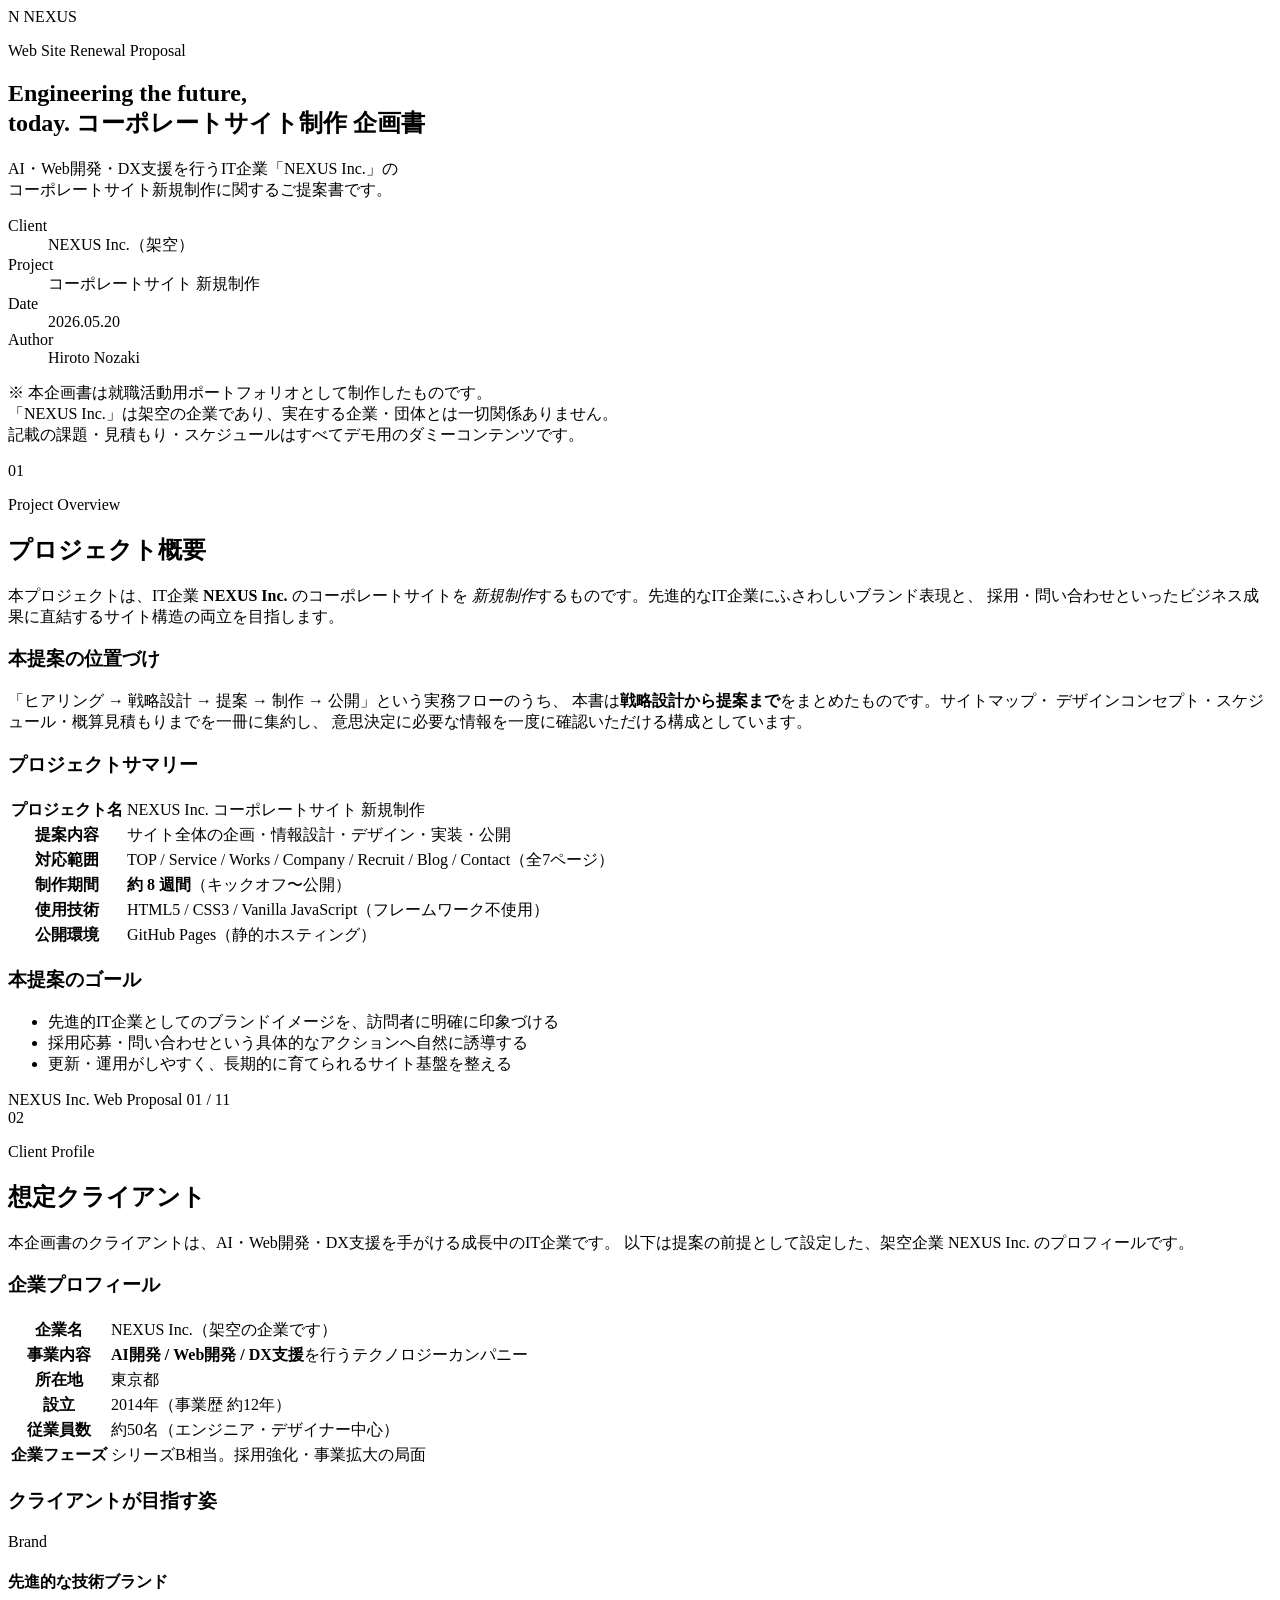
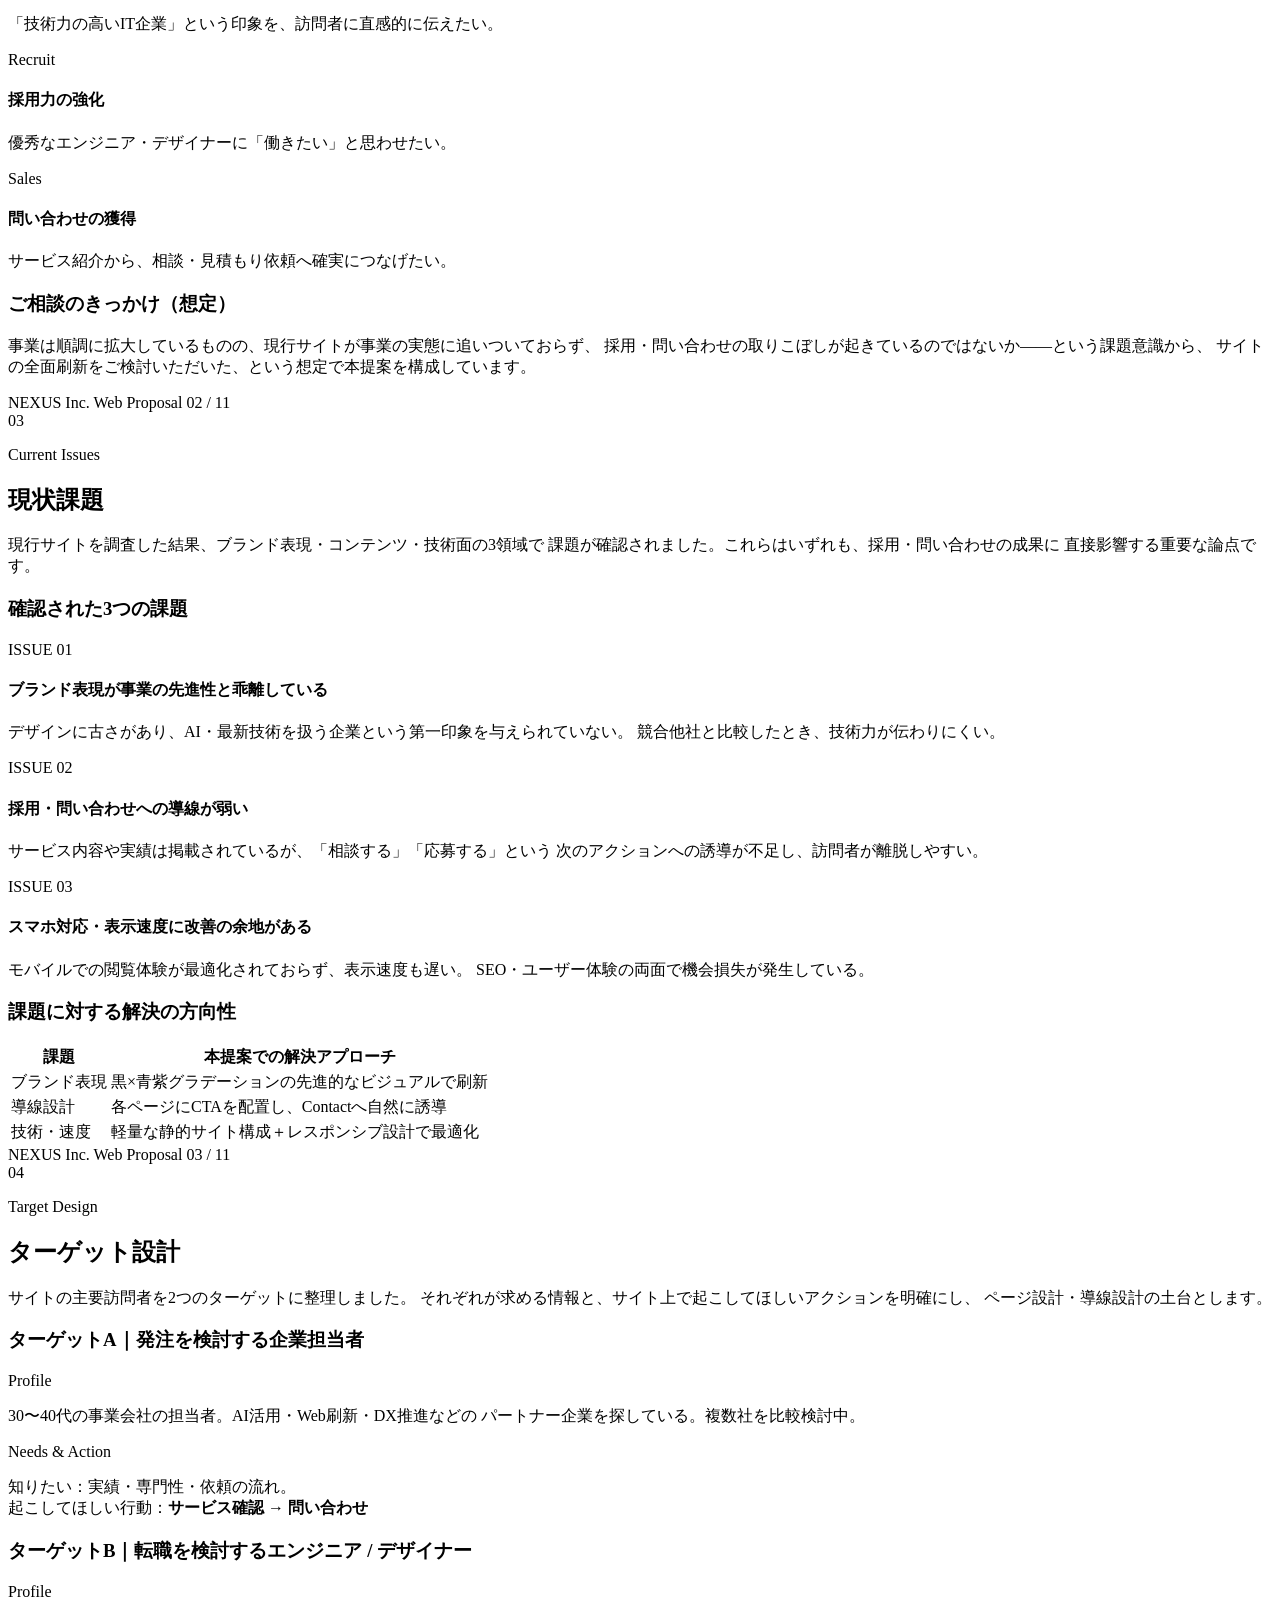
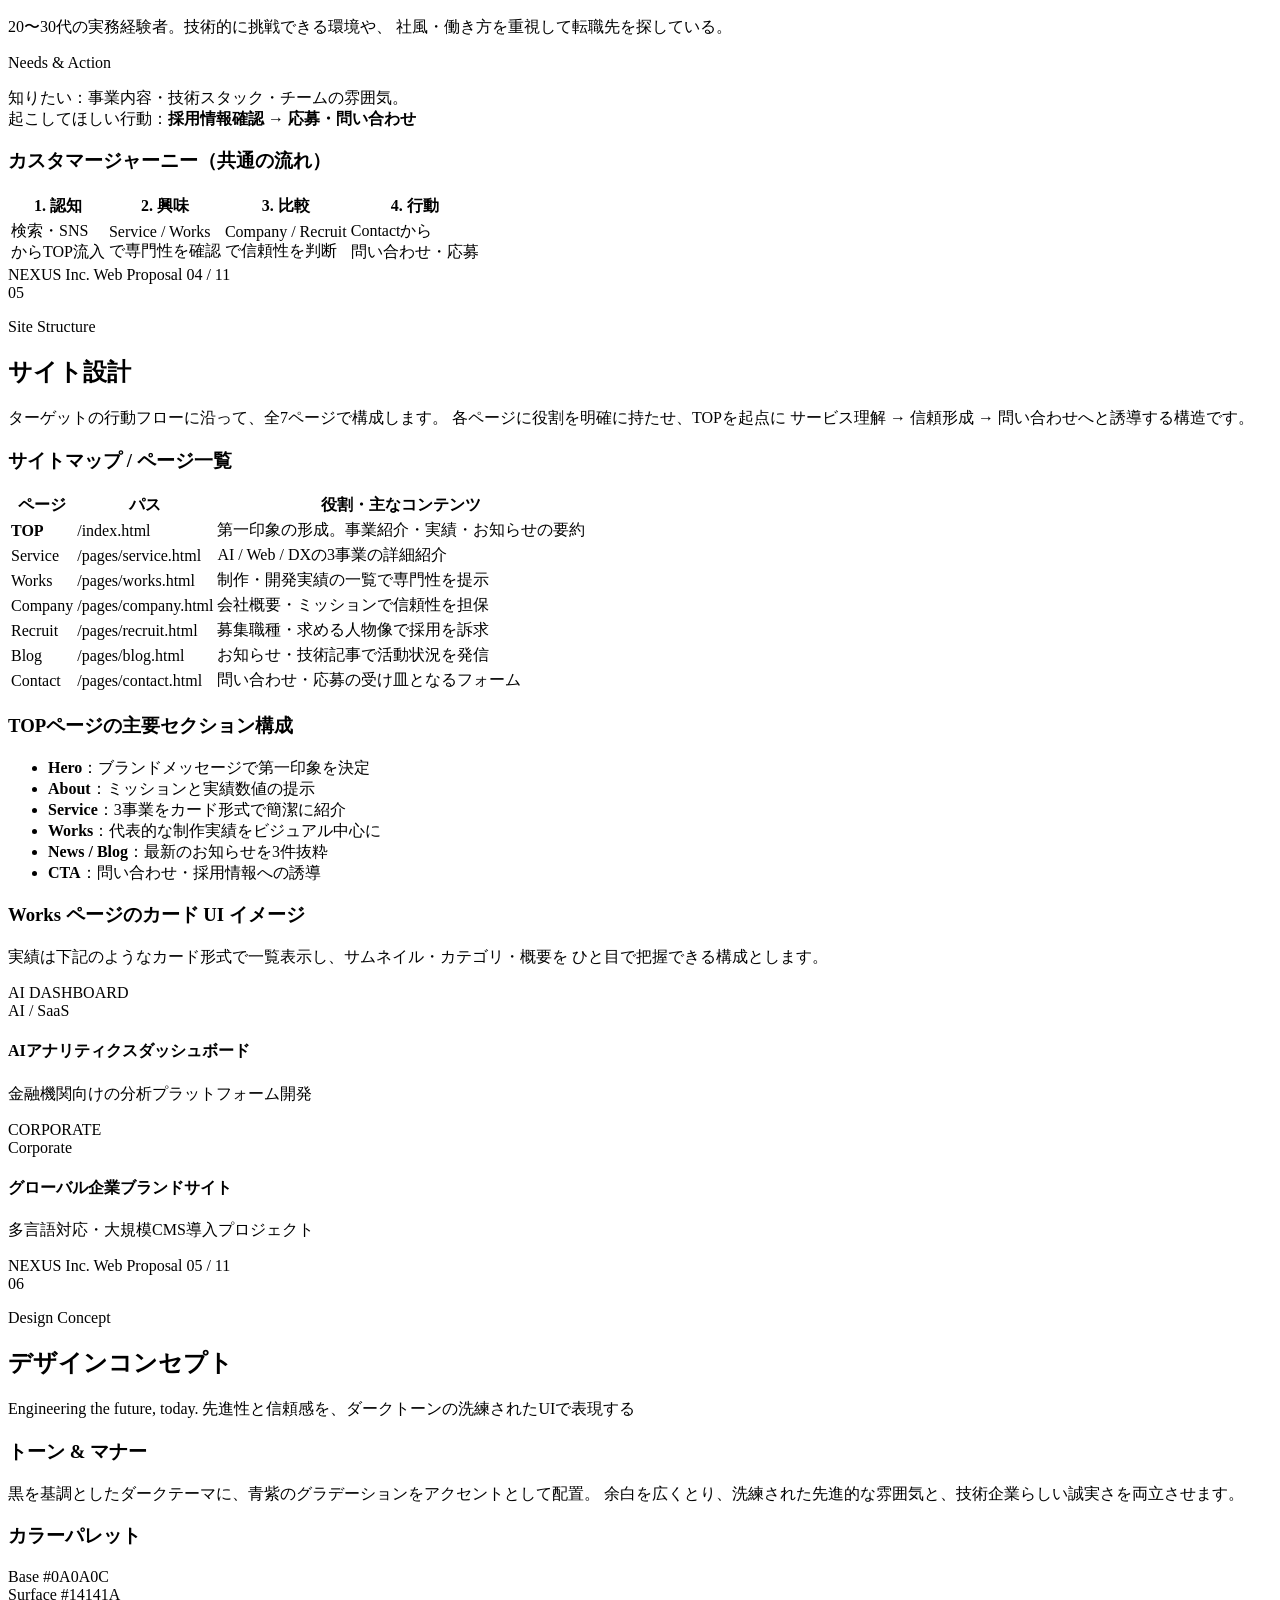
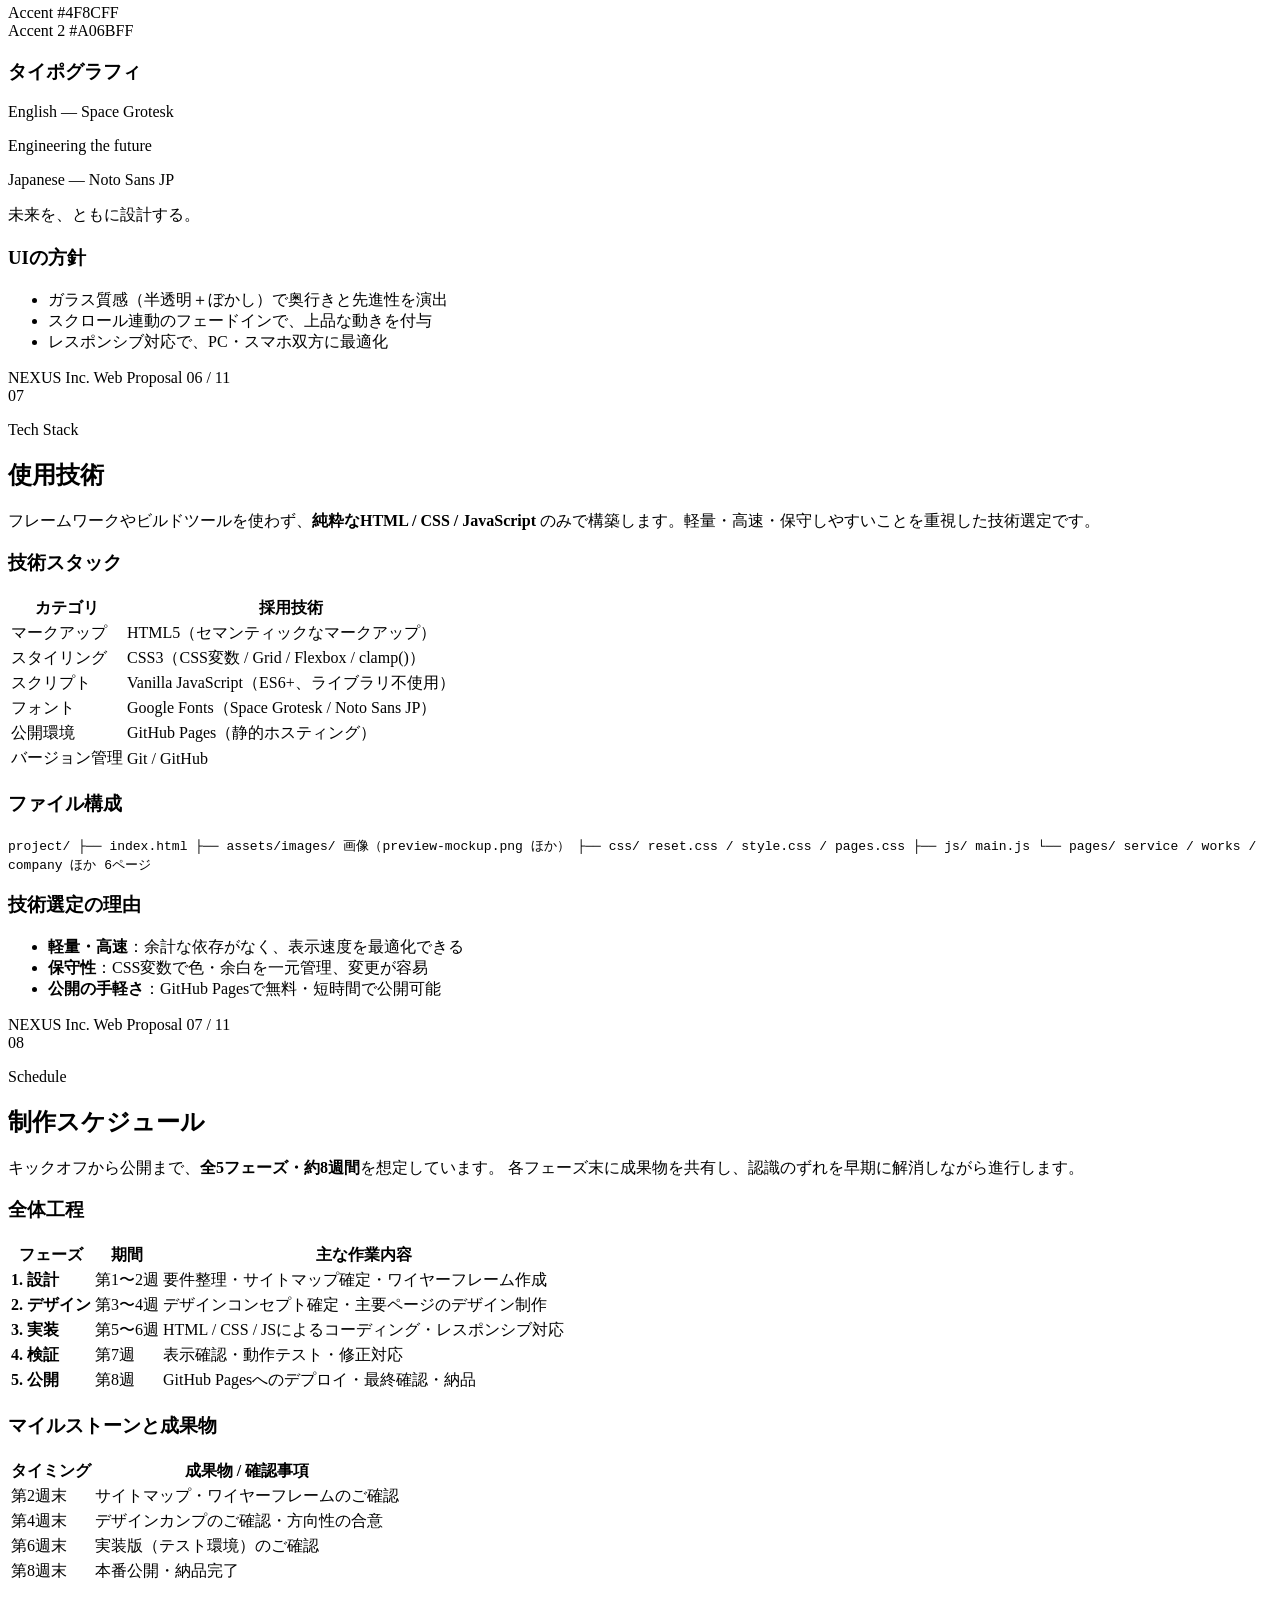
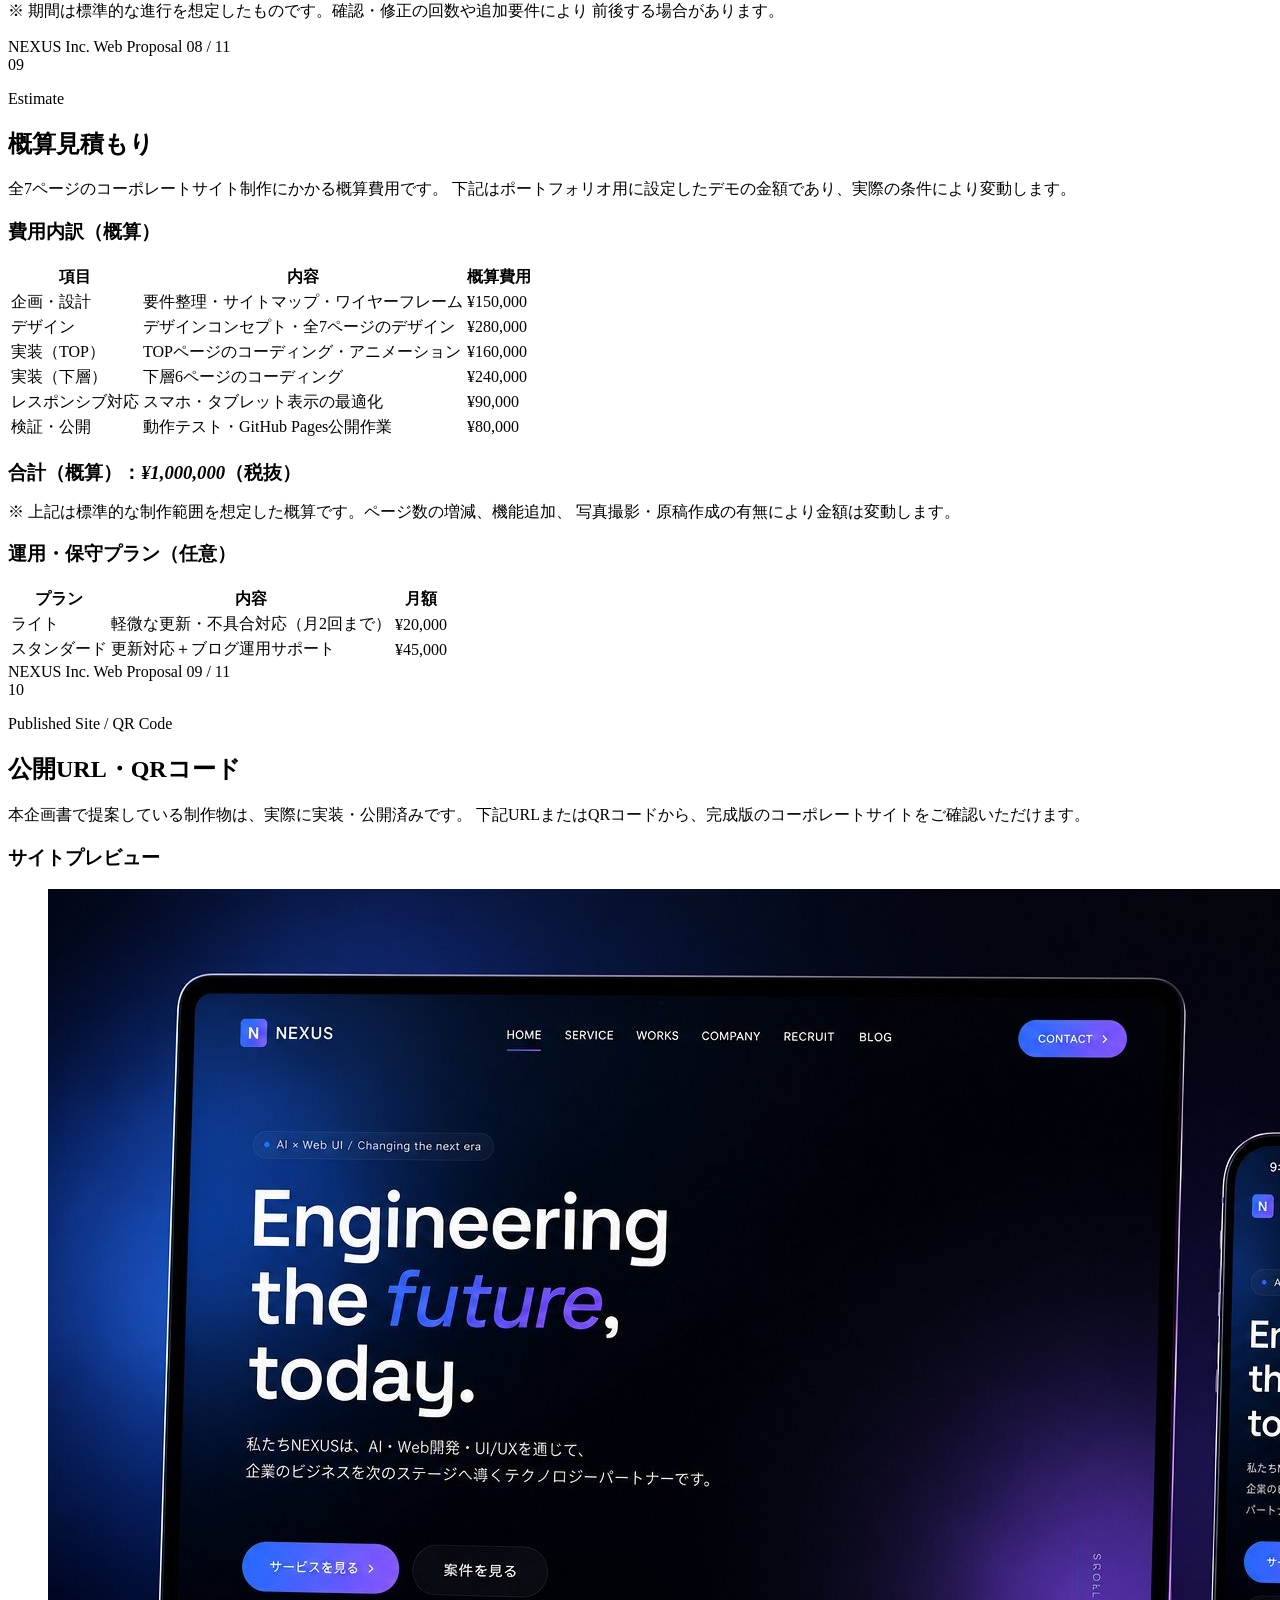
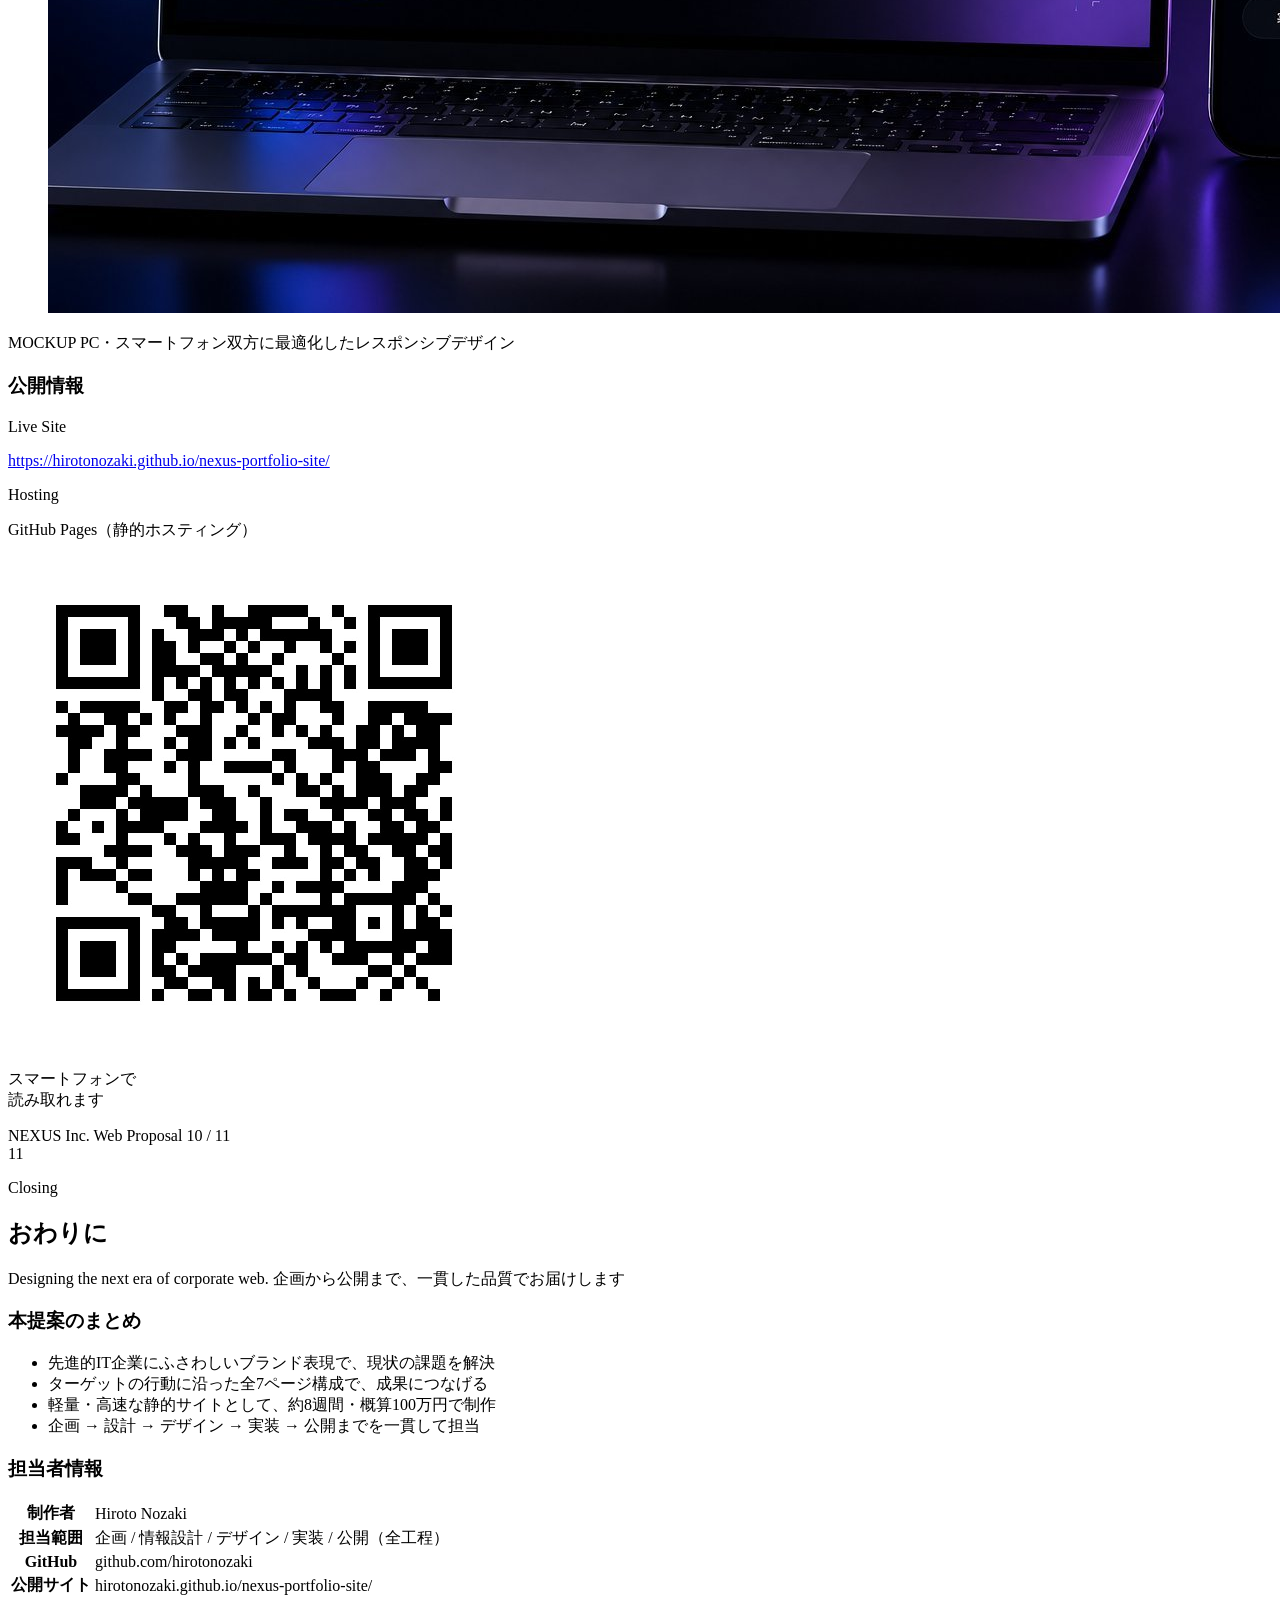
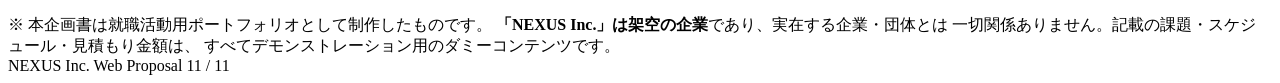
==== proposal.html @ de0c6479 "Add files via upload" ====
<!DOCTYPE html>
<html lang="ja">
<head>
  <meta charset="UTF-8" />
  <meta name="viewport" content="width=device-width, initial-scale=1.0" />

  <title>NEXUS Inc. コーポレートサイト制作 企画書</title>
  <meta name="description" content="架空のIT企業 NEXUS Inc. のコーポレートサイト制作を題材にしたWeb制作企画書です。" />
  <meta name="robots" content="noindex" />

  <!-- Fonts -->
  <link rel="preconnect" href="https://fonts.googleapis.com" />
  <link rel="preconnect" href="https://fonts.gstatic.com" crossorigin />
  <link href="https://fonts.googleapis.com/css2?family=Inter:wght@300;400;500;600;700&family=Noto+Sans+JP:wght@300;400;500;600;700&family=Space+Grotesk:wght@400;500;600;700&display=swap" rel="stylesheet" />

  <!-- Favicon -->
  <link rel="icon" type="image/svg+xml" href="data:image/svg+xml,%3Csvg xmlns='http://www.w3.org/2000/svg' viewBox='0 0 100 100'%3E%3Crect width='100' height='100' rx='20' fill='%230a0a0a'/%3E%3Ctext x='50' y='68' font-family='Arial' font-size='60' font-weight='800' fill='%234f8cff' text-anchor='middle'%3EN%3C/text%3E%3C/svg%3E" />

  <link rel="stylesheet" href="proposal.css" />
</head>
<body>

  <!-- ════════════════════════════════════════════
       01. 表紙
  ════════════════════════════════════════════ -->
  <section class="page cover">
    <div class="cover__bg" aria-hidden="true">
      <div class="cover__glow cover__glow--1"></div>
      <div class="cover__glow cover__glow--2"></div>
      <div class="cover__grid"></div>
    </div>
    <div class="cover__content">
      <div class="cover__logo">
        <span class="cover__logo-mark">N</span>
        <span class="cover__logo-text">NEXUS</span>
      </div>

      <p class="cover__label">Web Site Renewal Proposal</p>

      <h1 class="cover__title">
        <span class="cover__title-en">Engineering the future,<br />today.</span>
        <span class="cover__title-jp">コーポレートサイト制作 企画書</span>
      </h1>

      <p class="cover__lead">
        AI・Web開発・DX支援を行うIT企業「NEXUS Inc.」の<br />
        コーポレートサイト新規制作に関するご提案書です。
      </p>

      <div class="cover__divider" aria-hidden="true"></div>

      <dl class="cover__meta">
        <div class="cover__meta-row"><dt>Client</dt><dd>NEXUS Inc.（架空）</dd></div>
        <div class="cover__meta-row"><dt>Project</dt><dd>コーポレートサイト 新規制作</dd></div>
        <div class="cover__meta-row"><dt>Date</dt><dd>2026.05.20</dd></div>
        <div class="cover__meta-row"><dt>Author</dt><dd>Hiroto Nozaki</dd></div>
      </dl>

      <p class="cover__notice">
        ※ 本企画書は就職活動用ポートフォリオとして制作したものです。<br />
        「NEXUS Inc.」は架空の企業であり、実在する企業・団体とは一切関係ありません。<br />
        記載の課題・見積もり・スケジュールはすべてデモ用のダミーコンテンツです。
      </p>
    </div>
  </section>

  <!-- ════════════════════════════════════════════
       02. プロジェクト概要
  ════════════════════════════════════════════ -->
  <section class="page">
    <header class="page__header">
      <span class="page__num">01</span>
      <div class="page__heading-group">
        <p class="page__subtitle">Project Overview</p>
        <h2 class="page__title">プロジェクト概要</h2>
      </div>
    </header>

    <div class="page__body">
      <div class="block">
        <div class="block--summary">
          <p class="block__body">
            本プロジェクトは、IT企業 <strong>NEXUS Inc.</strong> のコーポレートサイトを
            <em>新規制作</em>するものです。先進的なIT企業にふさわしいブランド表現と、
            採用・問い合わせといったビジネス成果に直結するサイト構造の両立を目指します。
          </p>
        </div>
      </div>

      <div class="block">
        <h3 class="block__heading">本提案の位置づけ</h3>
        <p class="block__body">
          「ヒアリング → 戦略設計 → 提案 → 制作 → 公開」という実務フローのうち、
          本書は<strong>戦略設計から提案まで</strong>をまとめたものです。サイトマップ・
          デザインコンセプト・スケジュール・概算見積もりまでを一冊に集約し、
          意思決定に必要な情報を一度に確認いただける構成としています。
        </p>
      </div>

      <div class="block">
        <h3 class="block__heading">プロジェクトサマリー</h3>
        <table class="table">
          <tbody>
            <tr><th scope="row">プロジェクト名</th><td>NEXUS Inc. コーポレートサイト 新規制作</td></tr>
            <tr><th scope="row">提案内容</th><td>サイト全体の企画・情報設計・デザイン・実装・公開</td></tr>
            <tr><th scope="row">対応範囲</th><td>TOP / Service / Works / Company / Recruit / Blog / Contact（全7ページ）</td></tr>
            <tr><th scope="row">制作期間</th><td><strong>約 8 週間</strong>（キックオフ〜公開）</td></tr>
            <tr><th scope="row">使用技術</th><td>HTML5 / CSS3 / Vanilla JavaScript（フレームワーク不使用）</td></tr>
            <tr><th scope="row">公開環境</th><td>GitHub Pages（静的ホスティング）</td></tr>
          </tbody>
        </table>
      </div>

      <div class="block">
        <h3 class="block__heading">本提案のゴール</h3>
        <ul class="list list--check">
          <li>先進的IT企業としてのブランドイメージを、訪問者に明確に印象づける</li>
          <li>採用応募・問い合わせという具体的なアクションへ自然に誘導する</li>
          <li>更新・運用がしやすく、長期的に育てられるサイト基盤を整える</li>
        </ul>
      </div>
    </div>

    <footer class="page__footer">
      <span>NEXUS Inc. Web Proposal</span>
      <span>01 / 11</span>
    </footer>
  </section>

  <!-- ════════════════════════════════════════════
       03. 想定クライアント
  ════════════════════════════════════════════ -->
  <section class="page">
    <header class="page__header">
      <span class="page__num">02</span>
      <div class="page__heading-group">
        <p class="page__subtitle">Client Profile</p>
        <h2 class="page__title">想定クライアント</h2>
      </div>
    </header>

    <div class="page__body">
      <div class="block">
        <p class="block__body">
          本企画書のクライアントは、AI・Web開発・DX支援を手がける成長中のIT企業です。
          以下は提案の前提として設定した、架空企業 NEXUS Inc. のプロフィールです。
        </p>
      </div>

      <div class="block">
        <h3 class="block__heading">企業プロフィール</h3>
        <table class="table">
          <tbody>
            <tr><th scope="row">企業名</th><td>NEXUS Inc.（架空の企業です）</td></tr>
            <tr><th scope="row">事業内容</th><td><strong>AI開発 / Web開発 / DX支援</strong>を行うテクノロジーカンパニー</td></tr>
            <tr><th scope="row">所在地</th><td>東京都</td></tr>
            <tr><th scope="row">設立</th><td>2014年（事業歴 約12年）</td></tr>
            <tr><th scope="row">従業員数</th><td>約50名（エンジニア・デザイナー中心）</td></tr>
            <tr><th scope="row">企業フェーズ</th><td>シリーズB相当。採用強化・事業拡大の局面</td></tr>
          </tbody>
        </table>
      </div>

      <div class="block">
        <h3 class="block__heading">クライアントが目指す姿</h3>
        <div class="cards cards--3">
          <article class="card card--accent">
            <span class="card__label">Brand</span>
            <h4 class="card__title">先進的な技術ブランド</h4>
            <p class="card__body">「技術力の高いIT企業」という印象を、訪問者に直感的に伝えたい。</p>
          </article>
          <article class="card card--accent">
            <span class="card__label">Recruit</span>
            <h4 class="card__title">採用力の強化</h4>
            <p class="card__body">優秀なエンジニア・デザイナーに「働きたい」と思わせたい。</p>
          </article>
          <article class="card card--accent">
            <span class="card__label">Sales</span>
            <h4 class="card__title">問い合わせの獲得</h4>
            <p class="card__body">サービス紹介から、相談・見積もり依頼へ確実につなげたい。</p>
          </article>
        </div>
      </div>

      <div class="block">
        <h3 class="block__heading">ご相談のきっかけ（想定）</h3>
        <p class="block__body">
          事業は順調に拡大しているものの、現行サイトが事業の実態に追いついておらず、
          採用・問い合わせの取りこぼしが起きているのではないか——という課題意識から、
          サイトの全面刷新をご検討いただいた、という想定で本提案を構成しています。
        </p>
      </div>
    </div>

    <footer class="page__footer">
      <span>NEXUS Inc. Web Proposal</span>
      <span>02 / 11</span>
    </footer>
  </section>

  <!-- ════════════════════════════════════════════
       04. 現状課題
  ════════════════════════════════════════════ -->
  <section class="page">
    <header class="page__header">
      <span class="page__num">03</span>
      <div class="page__heading-group">
        <p class="page__subtitle">Current Issues</p>
        <h2 class="page__title">現状課題</h2>
      </div>
    </header>

    <div class="page__body">
      <div class="block">
        <p class="block__body">
          現行サイトを調査した結果、ブランド表現・コンテンツ・技術面の3領域で
          課題が確認されました。これらはいずれも、採用・問い合わせの成果に
          直接影響する重要な論点です。
        </p>
      </div>

      <div class="block">
        <h3 class="block__heading">確認された3つの課題</h3>
        <div class="cards">
          <article class="card">
            <span class="card__num">ISSUE 01</span>
            <h4 class="card__title">ブランド表現が事業の先進性と乖離している</h4>
            <p class="card__body">
              デザインに古さがあり、AI・最新技術を扱う企業という第一印象を与えられていない。
              競合他社と比較したとき、技術力が伝わりにくい。
            </p>
          </article>
          <article class="card">
            <span class="card__num">ISSUE 02</span>
            <h4 class="card__title">採用・問い合わせへの導線が弱い</h4>
            <p class="card__body">
              サービス内容や実績は掲載されているが、「相談する」「応募する」という
              次のアクションへの誘導が不足し、訪問者が離脱しやすい。
            </p>
          </article>
          <article class="card">
            <span class="card__num">ISSUE 03</span>
            <h4 class="card__title">スマホ対応・表示速度に改善の余地がある</h4>
            <p class="card__body">
              モバイルでの閲覧体験が最適化されておらず、表示速度も遅い。
              SEO・ユーザー体験の両面で機会損失が発生している。
            </p>
          </article>
        </div>
      </div>

      <div class="block">
        <h3 class="block__heading">課題に対する解決の方向性</h3>
        <table class="table">
          <thead>
            <tr><th>課題</th><th>本提案での解決アプローチ</th></tr>
          </thead>
          <tbody>
            <tr><td>ブランド表現</td><td>黒×青紫グラデーションの先進的なビジュアルで刷新</td></tr>
            <tr><td>導線設計</td><td>各ページにCTAを配置し、Contactへ自然に誘導</td></tr>
            <tr><td>技術・速度</td><td>軽量な静的サイト構成＋レスポンシブ設計で最適化</td></tr>
          </tbody>
        </table>
      </div>
    </div>

    <footer class="page__footer">
      <span>NEXUS Inc. Web Proposal</span>
      <span>03 / 11</span>
    </footer>
  </section>

  <!-- ════════════════════════════════════════════
       05. ターゲット設計
  ════════════════════════════════════════════ -->
  <section class="page">
    <header class="page__header">
      <span class="page__num">04</span>
      <div class="page__heading-group">
        <p class="page__subtitle">Target Design</p>
        <h2 class="page__title">ターゲット設計</h2>
      </div>
    </header>

    <div class="page__body">
      <div class="block">
        <p class="block__body">
          サイトの主要訪問者を2つのターゲットに整理しました。
          それぞれが求める情報と、サイト上で起こしてほしいアクションを明確にし、
          ページ設計・導線設計の土台とします。
        </p>
      </div>

      <div class="block">
        <h3 class="block__heading">ターゲットA｜発注を検討する企業担当者</h3>
        <div class="cols-2">
          <article class="card">
            <span class="card__label">Profile</span>
            <p class="card__body">
              30〜40代の事業会社の担当者。AI活用・Web刷新・DX推進などの
              パートナー企業を探している。複数社を比較検討中。
            </p>
          </article>
          <article class="card">
            <span class="card__label">Needs &amp; Action</span>
            <p class="card__body">
              知りたい：実績・専門性・依頼の流れ。<br />
              起こしてほしい行動：<strong>サービス確認 → 問い合わせ</strong>
            </p>
          </article>
        </div>
      </div>

      <div class="block">
        <h3 class="block__heading">ターゲットB｜転職を検討するエンジニア / デザイナー</h3>
        <div class="cols-2">
          <article class="card">
            <span class="card__label">Profile</span>
            <p class="card__body">
              20〜30代の実務経験者。技術的に挑戦できる環境や、
              社風・働き方を重視して転職先を探している。
            </p>
          </article>
          <article class="card">
            <span class="card__label">Needs &amp; Action</span>
            <p class="card__body">
              知りたい：事業内容・技術スタック・チームの雰囲気。<br />
              起こしてほしい行動：<strong>採用情報確認 → 応募・問い合わせ</strong>
            </p>
          </article>
        </div>
      </div>

      <div class="block">
        <h3 class="block__heading">カスタマージャーニー（共通の流れ）</h3>
        <table class="table table--center">
          <thead>
            <tr><th>1. 認知</th><th>2. 興味</th><th>3. 比較</th><th>4. 行動</th></tr>
          </thead>
          <tbody>
            <tr>
              <td>検索・SNS<br />からTOP流入</td>
              <td>Service / Works<br />で専門性を確認</td>
              <td>Company / Recruit<br />で信頼性を判断</td>
              <td>Contactから<br />問い合わせ・応募</td>
            </tr>
          </tbody>
        </table>
      </div>
    </div>

    <footer class="page__footer">
      <span>NEXUS Inc. Web Proposal</span>
      <span>04 / 11</span>
    </footer>
  </section>

  <!-- ════════════════════════════════════════════
       06. サイト設計
  ════════════════════════════════════════════ -->
  <section class="page">
    <header class="page__header">
      <span class="page__num">05</span>
      <div class="page__heading-group">
        <p class="page__subtitle">Site Structure</p>
        <h2 class="page__title">サイト設計</h2>
      </div>
    </header>

    <div class="page__body">
      <div class="block">
        <p class="block__body">
          ターゲットの行動フローに沿って、全7ページで構成します。
          各ページに役割を明確に持たせ、TOPを起点に
          サービス理解 → 信頼形成 → 問い合わせへと誘導する構造です。
        </p>
      </div>

      <div class="block">
        <h3 class="block__heading">サイトマップ / ページ一覧</h3>
        <table class="table">
          <thead>
            <tr><th>ページ</th><th>パス</th><th>役割・主なコンテンツ</th></tr>
          </thead>
          <tbody>
            <tr><td><strong>TOP</strong></td><td>/index.html</td><td>第一印象の形成。事業紹介・実績・お知らせの要約</td></tr>
            <tr><td>Service</td><td>/pages/service.html</td><td>AI / Web / DXの3事業の詳細紹介</td></tr>
            <tr><td>Works</td><td>/pages/works.html</td><td>制作・開発実績の一覧で専門性を提示</td></tr>
            <tr><td>Company</td><td>/pages/company.html</td><td>会社概要・ミッションで信頼性を担保</td></tr>
            <tr><td>Recruit</td><td>/pages/recruit.html</td><td>募集職種・求める人物像で採用を訴求</td></tr>
            <tr><td>Blog</td><td>/pages/blog.html</td><td>お知らせ・技術記事で活動状況を発信</td></tr>
            <tr><td>Contact</td><td>/pages/contact.html</td><td>問い合わせ・応募の受け皿となるフォーム</td></tr>
          </tbody>
        </table>
      </div>

      <div class="block">
        <h3 class="block__heading">TOPページの主要セクション構成</h3>
        <ul class="list list--dot list--compact-2col">
          <li><strong>Hero</strong>：ブランドメッセージで第一印象を決定</li>
          <li><strong>About</strong>：ミッションと実績数値の提示</li>
          <li><strong>Service</strong>：3事業をカード形式で簡潔に紹介</li>
          <li><strong>Works</strong>：代表的な制作実績をビジュアル中心に</li>
          <li><strong>News / Blog</strong>：最新のお知らせを3件抜粋</li>
          <li><strong>CTA</strong>：問い合わせ・採用情報への誘導</li>
        </ul>
      </div>

      <div class="block">
        <h3 class="block__heading">Works ページのカード UI イメージ</h3>
        <p class="block__body">
          実績は下記のようなカード形式で一覧表示し、サムネイル・カテゴリ・概要を
          ひと目で把握できる構成とします。
        </p>
        <div class="work-cards">
          <article class="work-card">
            <div class="work-card__thumb work-card__thumb--ai">
              <span class="work-card__thumb-mark">AI DASHBOARD</span>
            </div>
            <div class="work-card__body">
              <span class="work-card__tag">AI / SaaS</span>
              <h4 class="work-card__title">AIアナリティクスダッシュボード</h4>
              <p class="work-card__desc">金融機関向けの分析プラットフォーム開発</p>
            </div>
          </article>
          <article class="work-card">
            <div class="work-card__thumb work-card__thumb--corp">
              <span class="work-card__thumb-mark">CORPORATE</span>
            </div>
            <div class="work-card__body">
              <span class="work-card__tag">Corporate</span>
              <h4 class="work-card__title">グローバル企業ブランドサイト</h4>
              <p class="work-card__desc">多言語対応・大規模CMS導入プロジェクト</p>
            </div>
          </article>
        </div>
      </div>
    </div>

    <footer class="page__footer">
      <span>NEXUS Inc. Web Proposal</span>
      <span>05 / 11</span>
    </footer>
  </section>

  <!-- ════════════════════════════════════════════
       07. デザインコンセプト
  ════════════════════════════════════════════ -->
  <section class="page">
    <header class="page__header">
      <span class="page__num">06</span>
      <div class="page__heading-group">
        <p class="page__subtitle">Design Concept</p>
        <h2 class="page__title">デザインコンセプト</h2>
      </div>
    </header>

    <div class="page__body">
      <div class="block">
        <div class="concept">
          <p class="concept__text">
            Engineering the future, today.
            <span class="concept__sub">先進性と信頼感を、ダークトーンの洗練されたUIで表現する</span>
          </p>
        </div>
      </div>

      <div class="block">
        <h3 class="block__heading">トーン &amp; マナー</h3>
        <p class="block__body">
          黒を基調としたダークテーマに、青紫のグラデーションをアクセントとして配置。
          余白を広くとり、洗練された先進的な雰囲気と、技術企業らしい誠実さを両立させます。
        </p>
      </div>

      <div class="block">
        <h3 class="block__heading">カラーパレット</h3>
        <div class="palette">
          <div class="swatch">
            <span class="swatch__chip" style="background:#0a0a0c;"></span>
            <span class="swatch__name">Base</span>
            <span class="swatch__hex">#0A0A0C</span>
          </div>
          <div class="swatch">
            <span class="swatch__chip" style="background:#14141a;"></span>
            <span class="swatch__name">Surface</span>
            <span class="swatch__hex">#14141A</span>
          </div>
          <div class="swatch">
            <span class="swatch__chip" style="background:#4f8cff;"></span>
            <span class="swatch__name">Accent</span>
            <span class="swatch__hex">#4F8CFF</span>
          </div>
          <div class="swatch">
            <span class="swatch__chip" style="background:#a06bff;"></span>
            <span class="swatch__name">Accent 2</span>
            <span class="swatch__hex">#A06BFF</span>
          </div>
        </div>
      </div>

      <div class="block">
        <h3 class="block__heading">タイポグラフィ</h3>
        <div class="type-sample">
          <div class="type-sample__row">
            <span class="type-sample__label">English — Space Grotesk</span>
            <p class="type-sample__en">Engineering the future</p>
          </div>
          <div class="type-sample__row">
            <span class="type-sample__label">Japanese — Noto Sans JP</span>
            <p class="type-sample__jp">未来を、ともに設計する。</p>
          </div>
        </div>
      </div>

      <div class="block">
        <h3 class="block__heading">UIの方針</h3>
        <ul class="list list--check">
          <li>ガラス質感（半透明＋ぼかし）で奥行きと先進性を演出</li>
          <li>スクロール連動のフェードインで、上品な動きを付与</li>
          <li>レスポンシブ対応で、PC・スマホ双方に最適化</li>
        </ul>
      </div>
    </div>

    <footer class="page__footer">
      <span>NEXUS Inc. Web Proposal</span>
      <span>06 / 11</span>
    </footer>
  </section>

  <!-- ════════════════════════════════════════════
       08. 使用技術
  ════════════════════════════════════════════ -->
  <section class="page page--airy">
    <header class="page__header">
      <span class="page__num">07</span>
      <div class="page__heading-group">
        <p class="page__subtitle">Tech Stack</p>
        <h2 class="page__title">使用技術</h2>
      </div>
    </header>

    <div class="page__body">
      <div class="block">
        <p class="block__body">
          フレームワークやビルドツールを使わず、<strong>純粋なHTML / CSS / JavaScript</strong>
          のみで構築します。軽量・高速・保守しやすいことを重視した技術選定です。
        </p>
      </div>

      <div class="block">
        <h3 class="block__heading">技術スタック</h3>
        <table class="table">
          <thead>
            <tr><th>カテゴリ</th><th>採用技術</th></tr>
          </thead>
          <tbody>
            <tr><td>マークアップ</td><td>HTML5（セマンティックなマークアップ）</td></tr>
            <tr><td>スタイリング</td><td>CSS3（CSS変数 / Grid / Flexbox / clamp()）</td></tr>
            <tr><td>スクリプト</td><td>Vanilla JavaScript（ES6+、ライブラリ不使用）</td></tr>
            <tr><td>フォント</td><td>Google Fonts（Space Grotesk / Noto Sans JP）</td></tr>
            <tr><td>公開環境</td><td>GitHub Pages（静的ホスティング）</td></tr>
            <tr><td>バージョン管理</td><td>Git / GitHub</td></tr>
          </tbody>
        </table>
      </div>

      <div class="block">
        <h3 class="block__heading">ファイル構成</h3>
        <code class="code">project/
├── index.html
├── assets/images/      画像（preview-mockup.png ほか）
├── css/                reset.css / style.css / pages.css
├── js/                 main.js
└── pages/              service / works / company ほか 6ページ</code>
      </div>

      <div class="block">
        <h3 class="block__heading">技術選定の理由</h3>
        <ul class="list list--check">
          <li><strong>軽量・高速</strong>：余計な依存がなく、表示速度を最適化できる</li>
          <li><strong>保守性</strong>：CSS変数で色・余白を一元管理、変更が容易</li>
          <li><strong>公開の手軽さ</strong>：GitHub Pagesで無料・短時間で公開可能</li>
        </ul>
      </div>
    </div>

    <footer class="page__footer">
      <span>NEXUS Inc. Web Proposal</span>
      <span>07 / 11</span>
    </footer>
  </section>

  <!-- ════════════════════════════════════════════
       09. 制作スケジュール
  ════════════════════════════════════════════ -->
  <section class="page">
    <header class="page__header">
      <span class="page__num">08</span>
      <div class="page__heading-group">
        <p class="page__subtitle">Schedule</p>
        <h2 class="page__title">制作スケジュール</h2>
      </div>
    </header>

    <div class="page__body">
      <div class="block">
        <p class="block__body">
          キックオフから公開まで、<strong>全5フェーズ・約8週間</strong>を想定しています。
          各フェーズ末に成果物を共有し、認識のずれを早期に解消しながら進行します。
        </p>
      </div>

      <div class="block">
        <h3 class="block__heading">全体工程</h3>
        <table class="table">
          <thead>
            <tr><th>フェーズ</th><th>期間</th><th>主な作業内容</th></tr>
          </thead>
          <tbody>
            <tr><td><strong>1. 設計</strong></td><td>第1〜2週</td><td>要件整理・サイトマップ確定・ワイヤーフレーム作成</td></tr>
            <tr><td><strong>2. デザイン</strong></td><td>第3〜4週</td><td>デザインコンセプト確定・主要ページのデザイン制作</td></tr>
            <tr><td><strong>3. 実装</strong></td><td>第5〜6週</td><td>HTML / CSS / JSによるコーディング・レスポンシブ対応</td></tr>
            <tr><td><strong>4. 検証</strong></td><td>第7週</td><td>表示確認・動作テスト・修正対応</td></tr>
            <tr><td><strong>5. 公開</strong></td><td>第8週</td><td>GitHub Pagesへのデプロイ・最終確認・納品</td></tr>
          </tbody>
        </table>
      </div>

      <div class="block">
        <h3 class="block__heading">マイルストーンと成果物</h3>
        <table class="table">
          <thead>
            <tr><th>タイミング</th><th>成果物 / 確認事項</th></tr>
          </thead>
          <tbody>
            <tr><td>第2週末</td><td>サイトマップ・ワイヤーフレームのご確認</td></tr>
            <tr><td>第4週末</td><td>デザインカンプのご確認・方向性の合意</td></tr>
            <tr><td>第6週末</td><td>実装版（テスト環境）のご確認</td></tr>
            <tr><td>第8週末</td><td>本番公開・納品完了</td></tr>
          </tbody>
        </table>
      </div>

      <div class="block">
        <p class="block__body">
          ※ 期間は標準的な進行を想定したものです。確認・修正の回数や追加要件により
          前後する場合があります。
        </p>
      </div>
    </div>

    <footer class="page__footer">
      <span>NEXUS Inc. Web Proposal</span>
      <span>08 / 11</span>
    </footer>
  </section>

  <!-- ════════════════════════════════════════════
       10. 概算見積もり
  ════════════════════════════════════════════ -->
  <section class="page">
    <header class="page__header">
      <span class="page__num">09</span>
      <div class="page__heading-group">
        <p class="page__subtitle">Estimate</p>
        <h2 class="page__title">概算見積もり</h2>
      </div>
    </header>

    <div class="page__body">
      <div class="block">
        <p class="block__body">
          全7ページのコーポレートサイト制作にかかる概算費用です。
          下記はポートフォリオ用に設定したデモの金額であり、実際の条件により変動します。
        </p>
      </div>

      <div class="block">
        <h3 class="block__heading">費用内訳（概算）</h3>
        <table class="table">
          <thead>
            <tr><th>項目</th><th>内容</th><th>概算費用</th></tr>
          </thead>
          <tbody>
            <tr><td>企画・設計</td><td>要件整理・サイトマップ・ワイヤーフレーム</td><td>¥150,000</td></tr>
            <tr><td>デザイン</td><td>デザインコンセプト・全7ページのデザイン</td><td>¥280,000</td></tr>
            <tr><td>実装（TOP）</td><td>TOPページのコーディング・アニメーション</td><td>¥160,000</td></tr>
            <tr><td>実装（下層）</td><td>下層6ページのコーディング</td><td>¥240,000</td></tr>
            <tr><td>レスポンシブ対応</td><td>スマホ・タブレット表示の最適化</td><td>¥90,000</td></tr>
            <tr><td>検証・公開</td><td>動作テスト・GitHub Pages公開作業</td><td>¥80,000</td></tr>
          </tbody>
        </table>
      </div>

      <div class="block">
        <div class="block--summary">
          <h3 class="block__heading" style="border:none;padding-left:0;margin-bottom:6px;">
            合計（概算）：<em>¥1,000,000</em>（税抜）
          </h3>
          <p class="block__body" style="margin-bottom:0;">
            ※ 上記は標準的な制作範囲を想定した概算です。ページ数の増減、機能追加、
            写真撮影・原稿作成の有無により金額は変動します。
          </p>
        </div>
      </div>

      <div class="block">
        <h3 class="block__heading">運用・保守プラン（任意）</h3>
        <table class="table">
          <thead>
            <tr><th>プラン</th><th>内容</th><th>月額</th></tr>
          </thead>
          <tbody>
            <tr><td>ライト</td><td>軽微な更新・不具合対応（月2回まで）</td><td>¥20,000</td></tr>
            <tr><td>スタンダード</td><td>更新対応＋ブログ運用サポート</td><td>¥45,000</td></tr>
          </tbody>
        </table>
      </div>
    </div>

    <footer class="page__footer">
      <span>NEXUS Inc. Web Proposal</span>
      <span>09 / 11</span>
    </footer>
  </section>

  <!-- ════════════════════════════════════════════
       11. 公開URL・QRコード
  ════════════════════════════════════════════ -->
  <section class="page">
    <header class="page__header">
      <span class="page__num">10</span>
      <div class="page__heading-group">
        <p class="page__subtitle">Published Site / QR Code</p>
        <h2 class="page__title">公開URL・QRコード</h2>
      </div>
    </header>

    <div class="page__body">
      <div class="block">
        <p class="block__body">
          本企画書で提案している制作物は、実際に実装・公開済みです。
          下記URLまたはQRコードから、完成版のコーポレートサイトをご確認いただけます。
        </p>
      </div>

      <div class="block">
        <h3 class="block__heading">サイトプレビュー</h3>
        <figure class="preview">
          <img src="assets/images/preview-mockup.png" width="1536" height="1024" alt="NEXUS Inc. コーポレートサイトのPC・スマホ表示モックアップ" />
        </figure>
        <figcaption class="preview-caption">
          <span class="preview-caption__tag">MOCKUP</span>
          <span>PC・スマートフォン双方に最適化したレスポンシブデザイン</span>
        </figcaption>
      </div>

      <div class="block">
        <h3 class="block__heading">公開情報</h3>
        <div class="publish-grid">
          <div>
            <div class="url-card">
              <span class="url-card__label">Live Site</span>
              <p class="url-card__value">
                <a href="https://hirotonozaki.github.io/nexus-portfolio-site/">https://hirotonozaki.github.io/nexus-portfolio-site/</a>
              </p>
            </div>
            <div class="url-card">
              <span class="url-card__label">Hosting</span>
              <p class="url-card__value">GitHub Pages（静的ホスティング）</p>
            </div>
          </div>
          <div class="qr-box">
            <div class="qr-box__frame">
              <img src="assets/images/qr-code.png" width="492" height="492" alt="公開サイトURLのQRコード" />
            </div>
            <p class="qr-box__caption">スマートフォンで<br />読み取れます</p>
          </div>
        </div>
      </div>
    </div>

    <footer class="page__footer">
      <span>NEXUS Inc. Web Proposal</span>
      <span>10 / 11</span>
    </footer>
  </section>

  <!-- ════════════════════════════════════════════
       12. おわりに
  ════════════════════════════════════════════ -->
  <section class="page">
    <header class="page__header">
      <span class="page__num">11</span>
      <div class="page__heading-group">
        <p class="page__subtitle">Closing</p>
        <h2 class="page__title">おわりに</h2>
      </div>
    </header>

    <div class="page__body">
      <div class="block">
        <div class="concept">
          <p class="concept__text">
            Designing the next era of corporate web.
            <span class="concept__sub">企画から公開まで、一貫した品質でお届けします</span>
          </p>
        </div>
      </div>

      <div class="block">
        <h3 class="block__heading">本提案のまとめ</h3>
        <ul class="list list--check">
          <li>先進的IT企業にふさわしいブランド表現で、現状の課題を解決</li>
          <li>ターゲットの行動に沿った全7ページ構成で、成果につなげる</li>
          <li>軽量・高速な静的サイトとして、約8週間・概算100万円で制作</li>
          <li>企画 → 設計 → デザイン → 実装 → 公開までを一貫して担当</li>
        </ul>
      </div>

      <div class="block">
        <h3 class="block__heading">担当者情報</h3>
        <table class="table">
          <tbody>
            <tr><th scope="row">制作者</th><td>Hiroto Nozaki</td></tr>
            <tr><th scope="row">担当範囲</th><td>企画 / 情報設計 / デザイン / 実装 / 公開（全工程）</td></tr>
            <tr><th scope="row">GitHub</th><td>github.com/hirotonozaki</td></tr>
            <tr><th scope="row">公開サイト</th><td>hirotonozaki.github.io/nexus-portfolio-site/</td></tr>
          </tbody>
        </table>
      </div>

      <div class="block">
        <div class="block--summary">
          <p class="block__body" style="margin-bottom:0;">
            ※ 本企画書は就職活動用ポートフォリオとして制作したものです。
            <strong>「NEXUS Inc.」は架空の企業</strong>であり、実在する企業・団体とは
            一切関係ありません。記載の課題・スケジュール・見積もり金額は、
            すべてデモンストレーション用のダミーコンテンツです。
          </p>
        </div>
      </div>
    </div>

    <footer class="page__footer">
      <span>NEXUS Inc. Web Proposal</span>
      <span>11 / 11</span>
    </footer>
  </section>

</body>
</html>
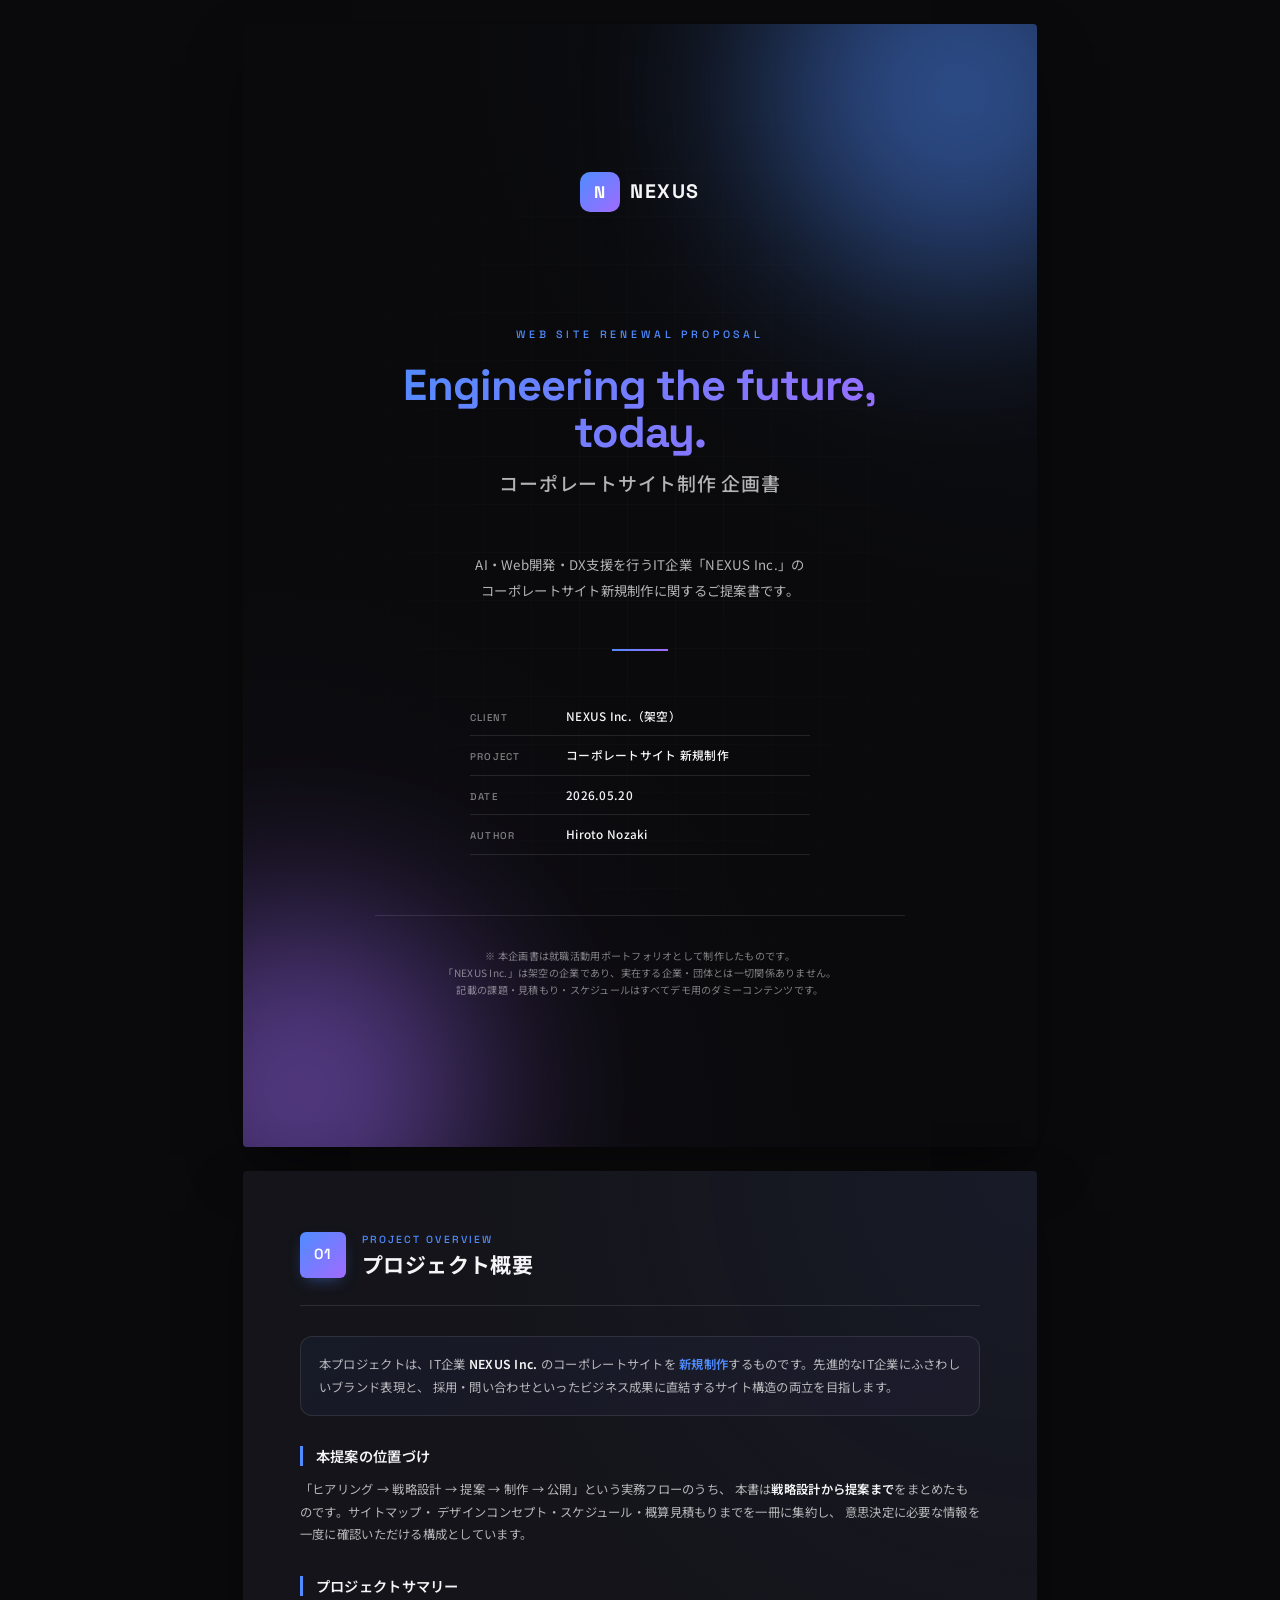
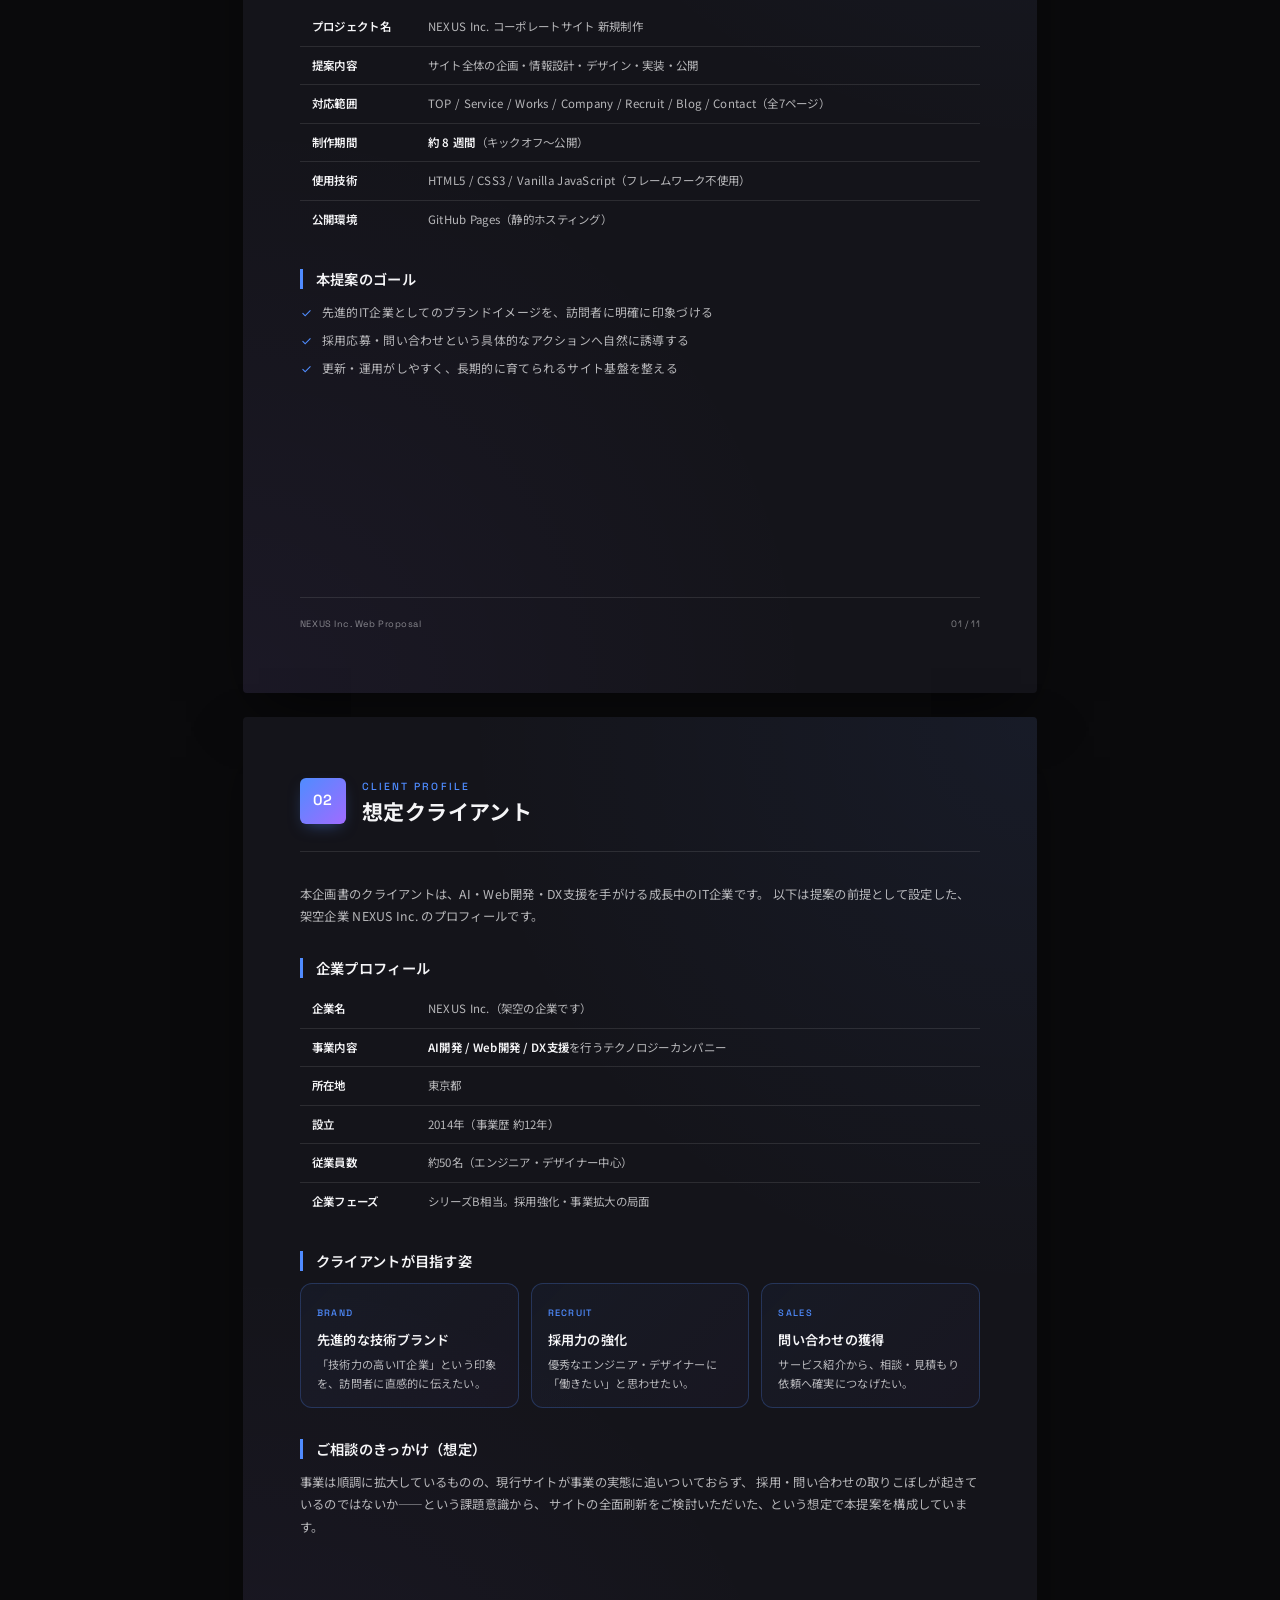
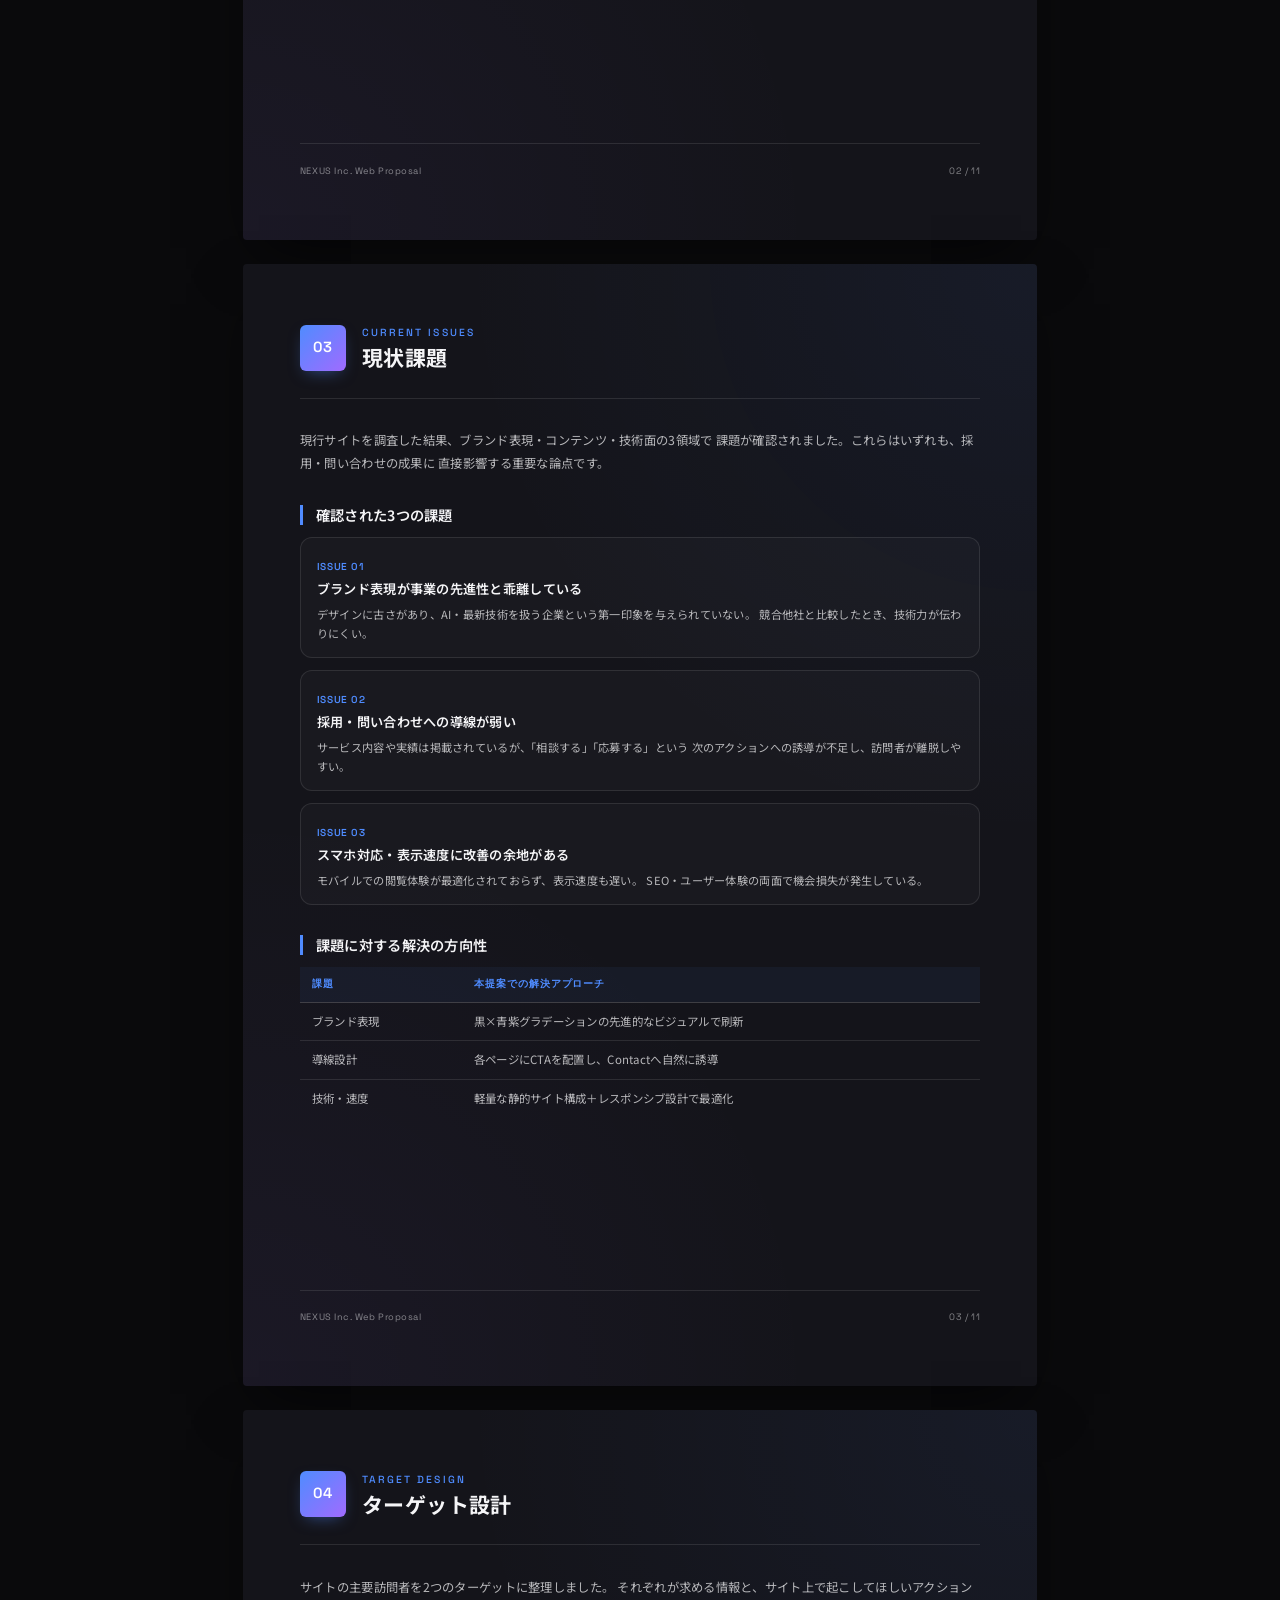
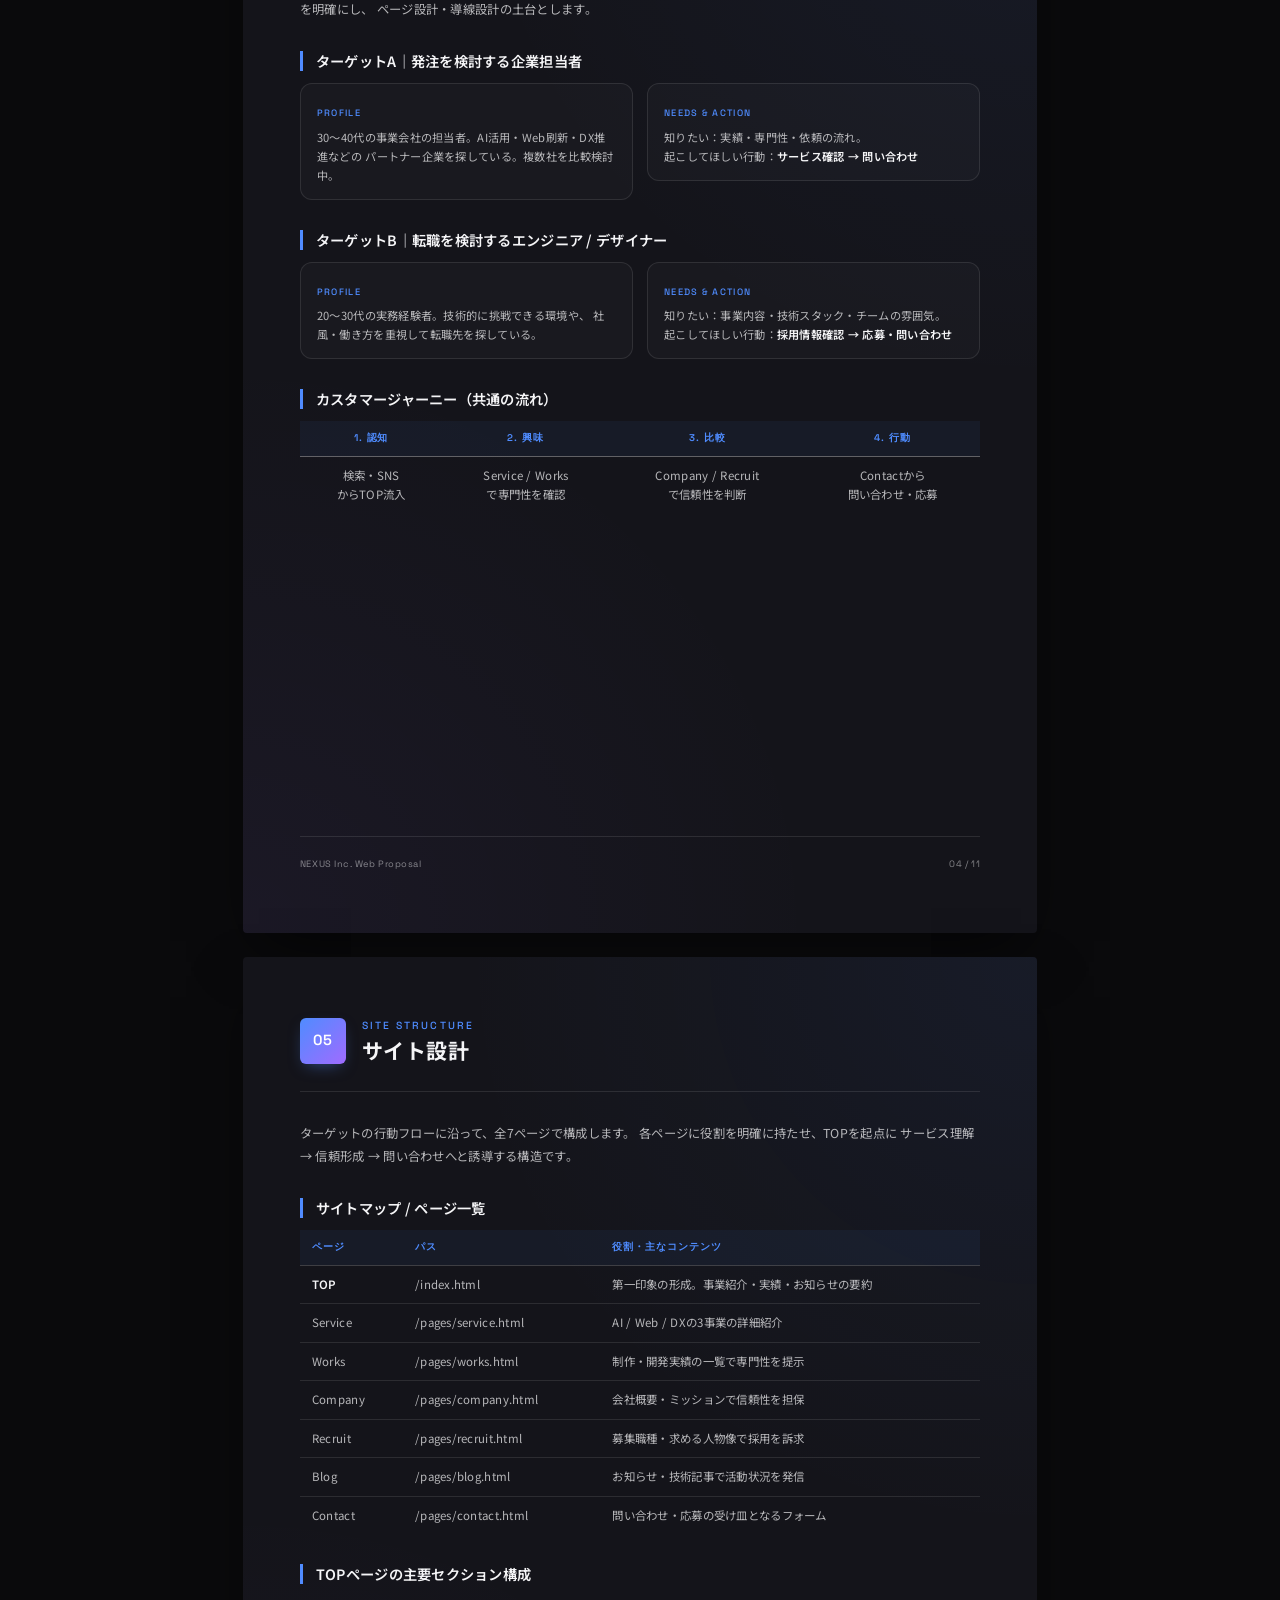
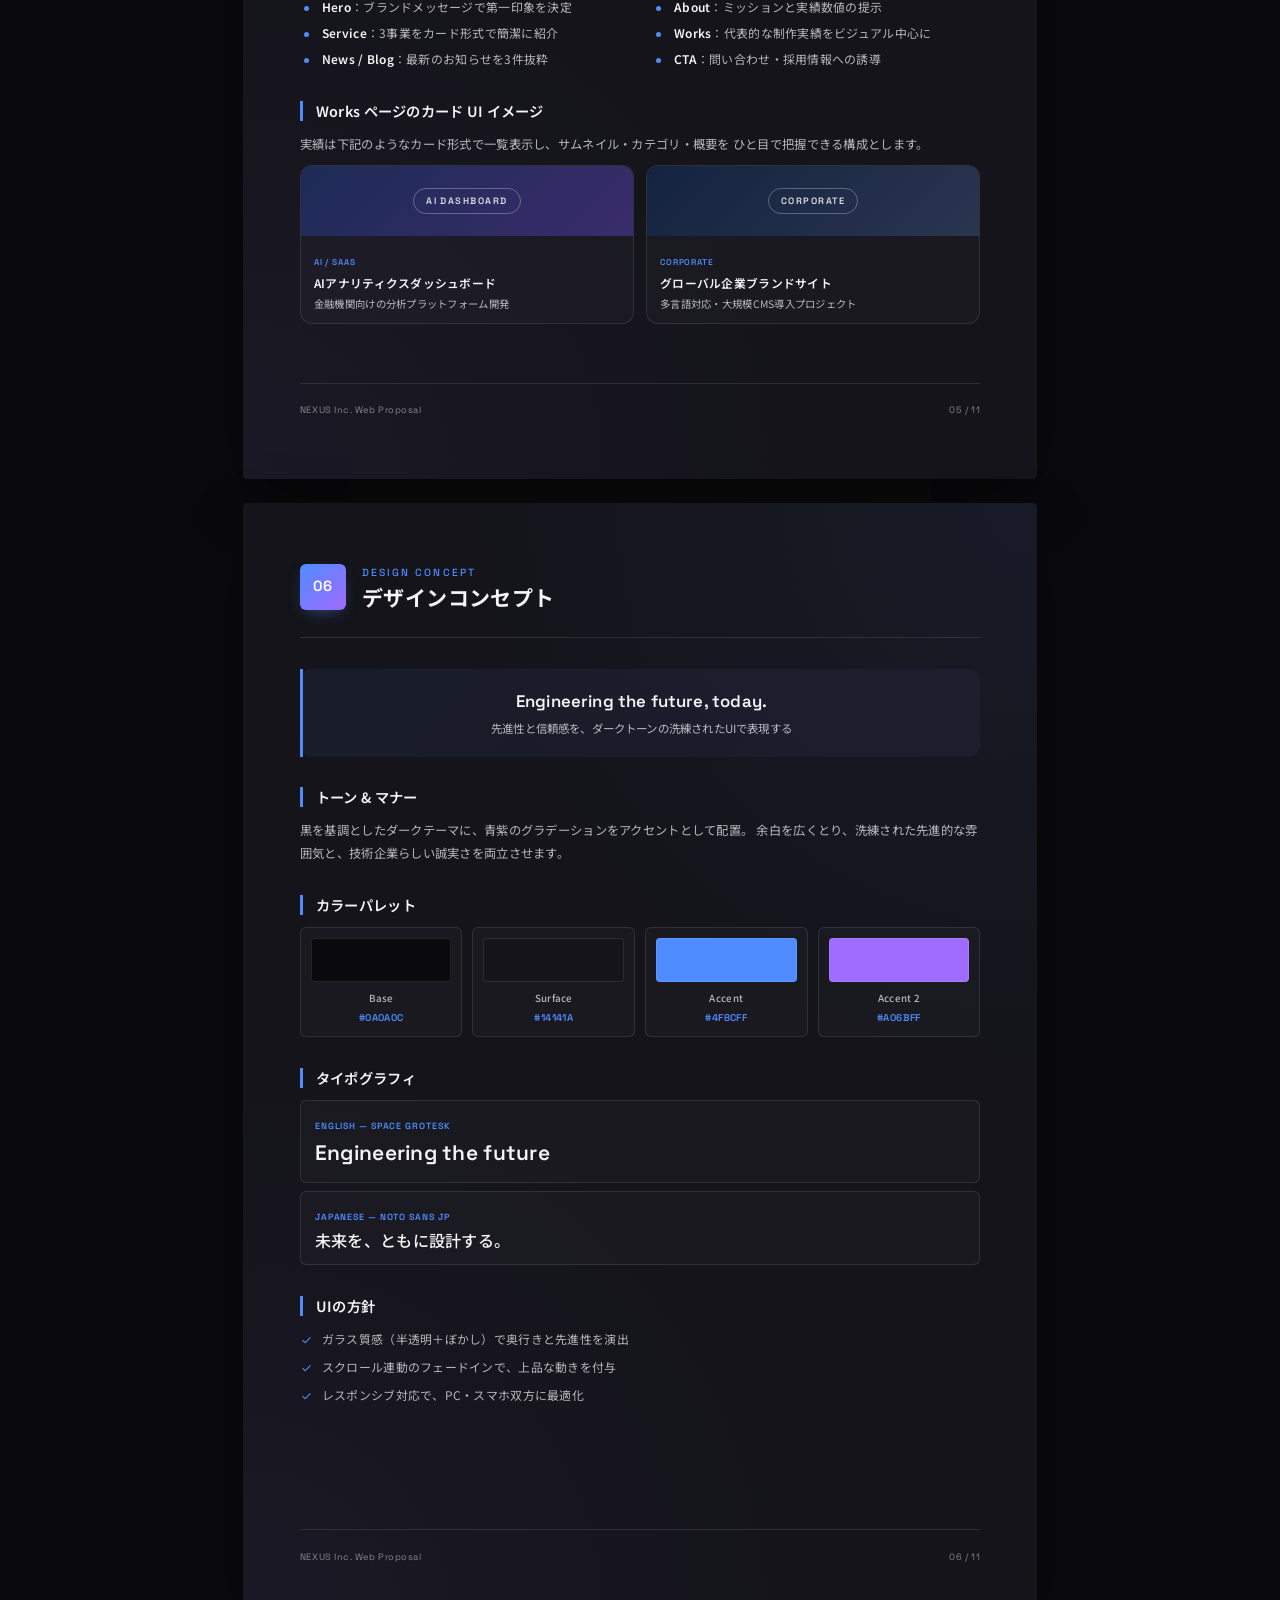
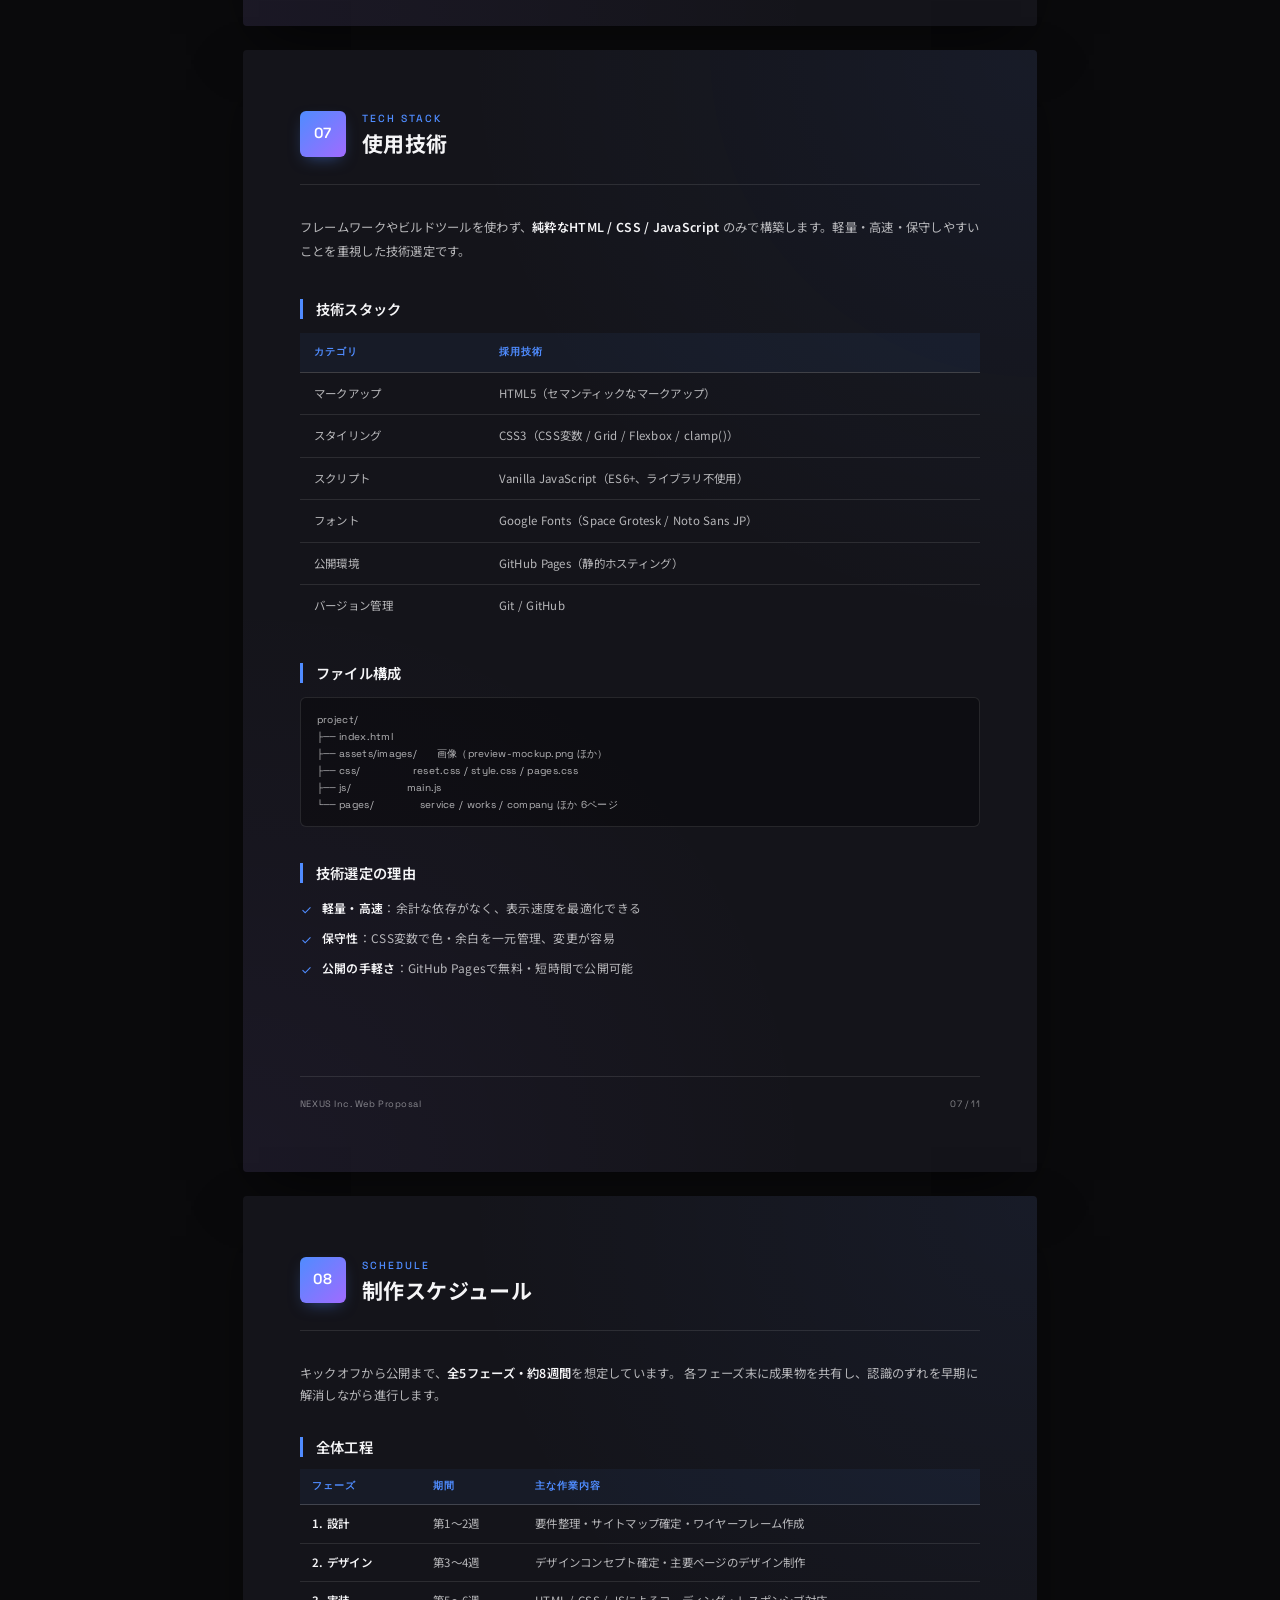
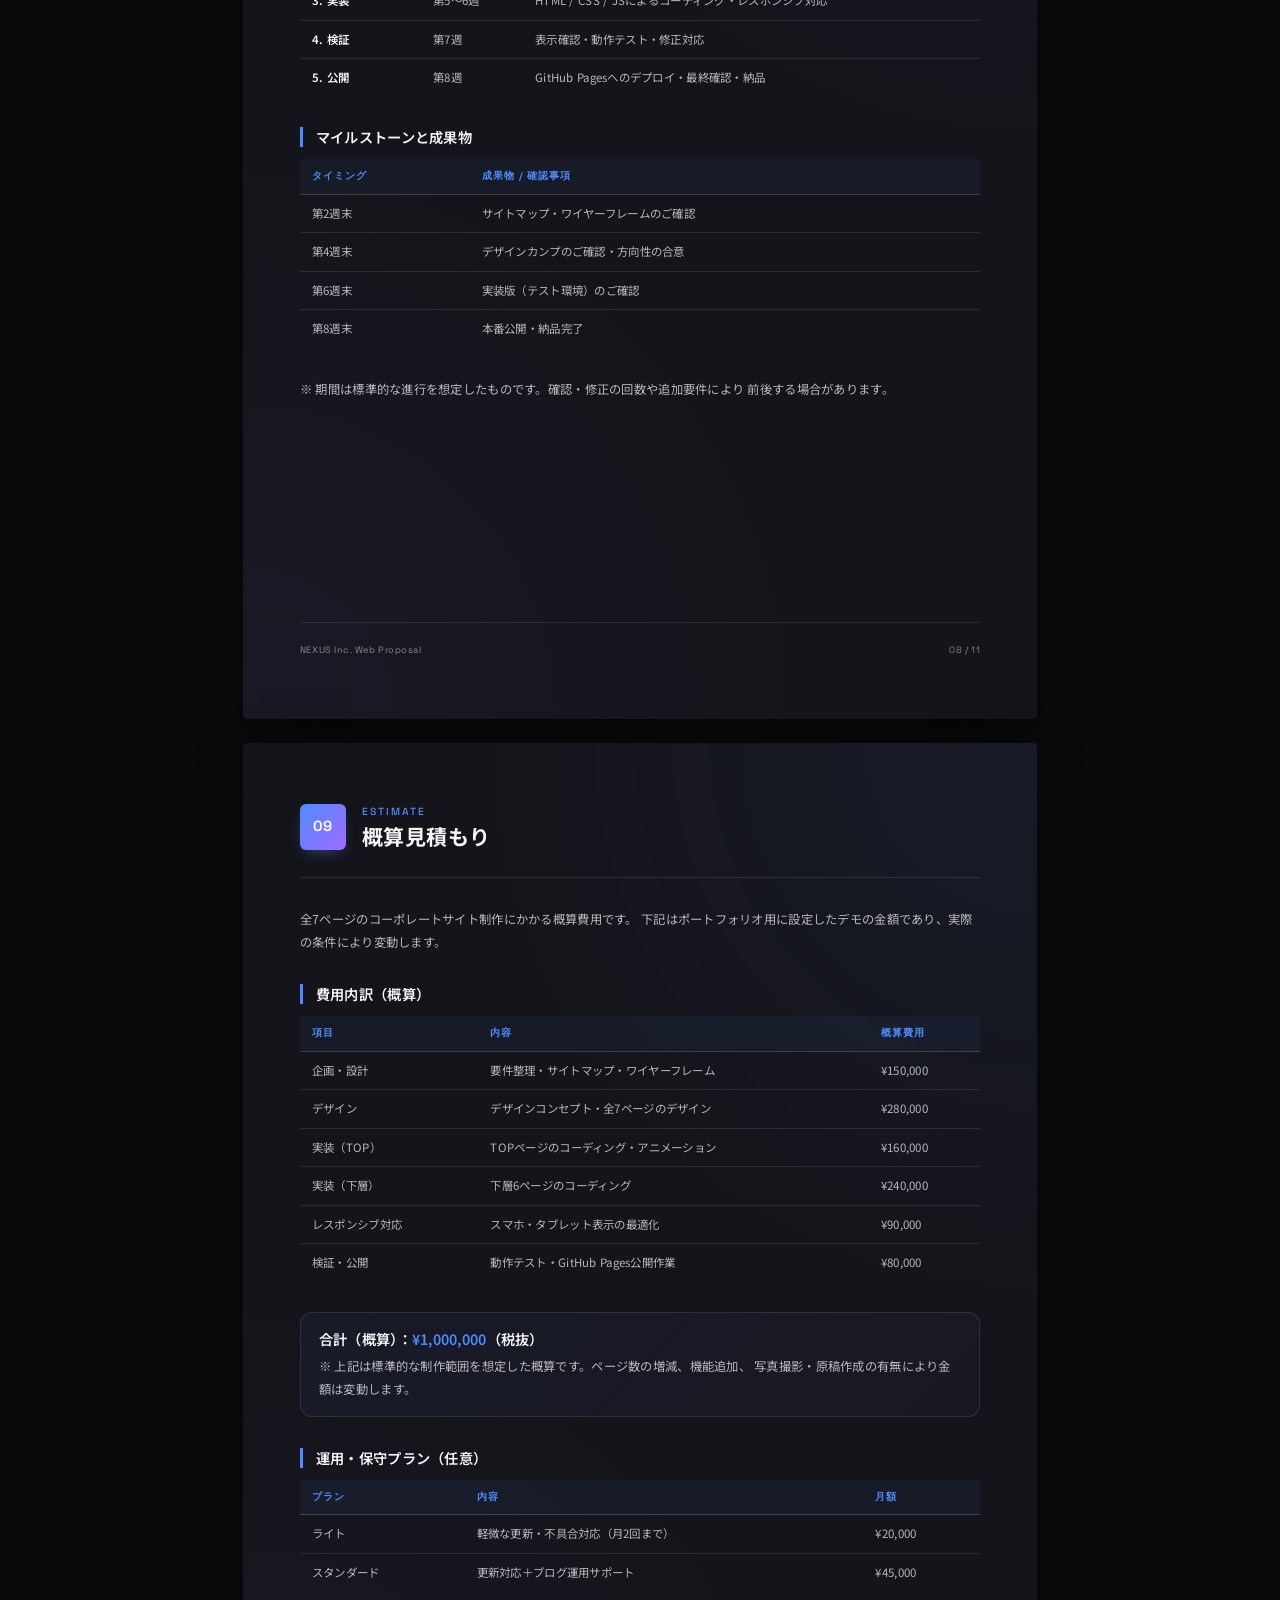
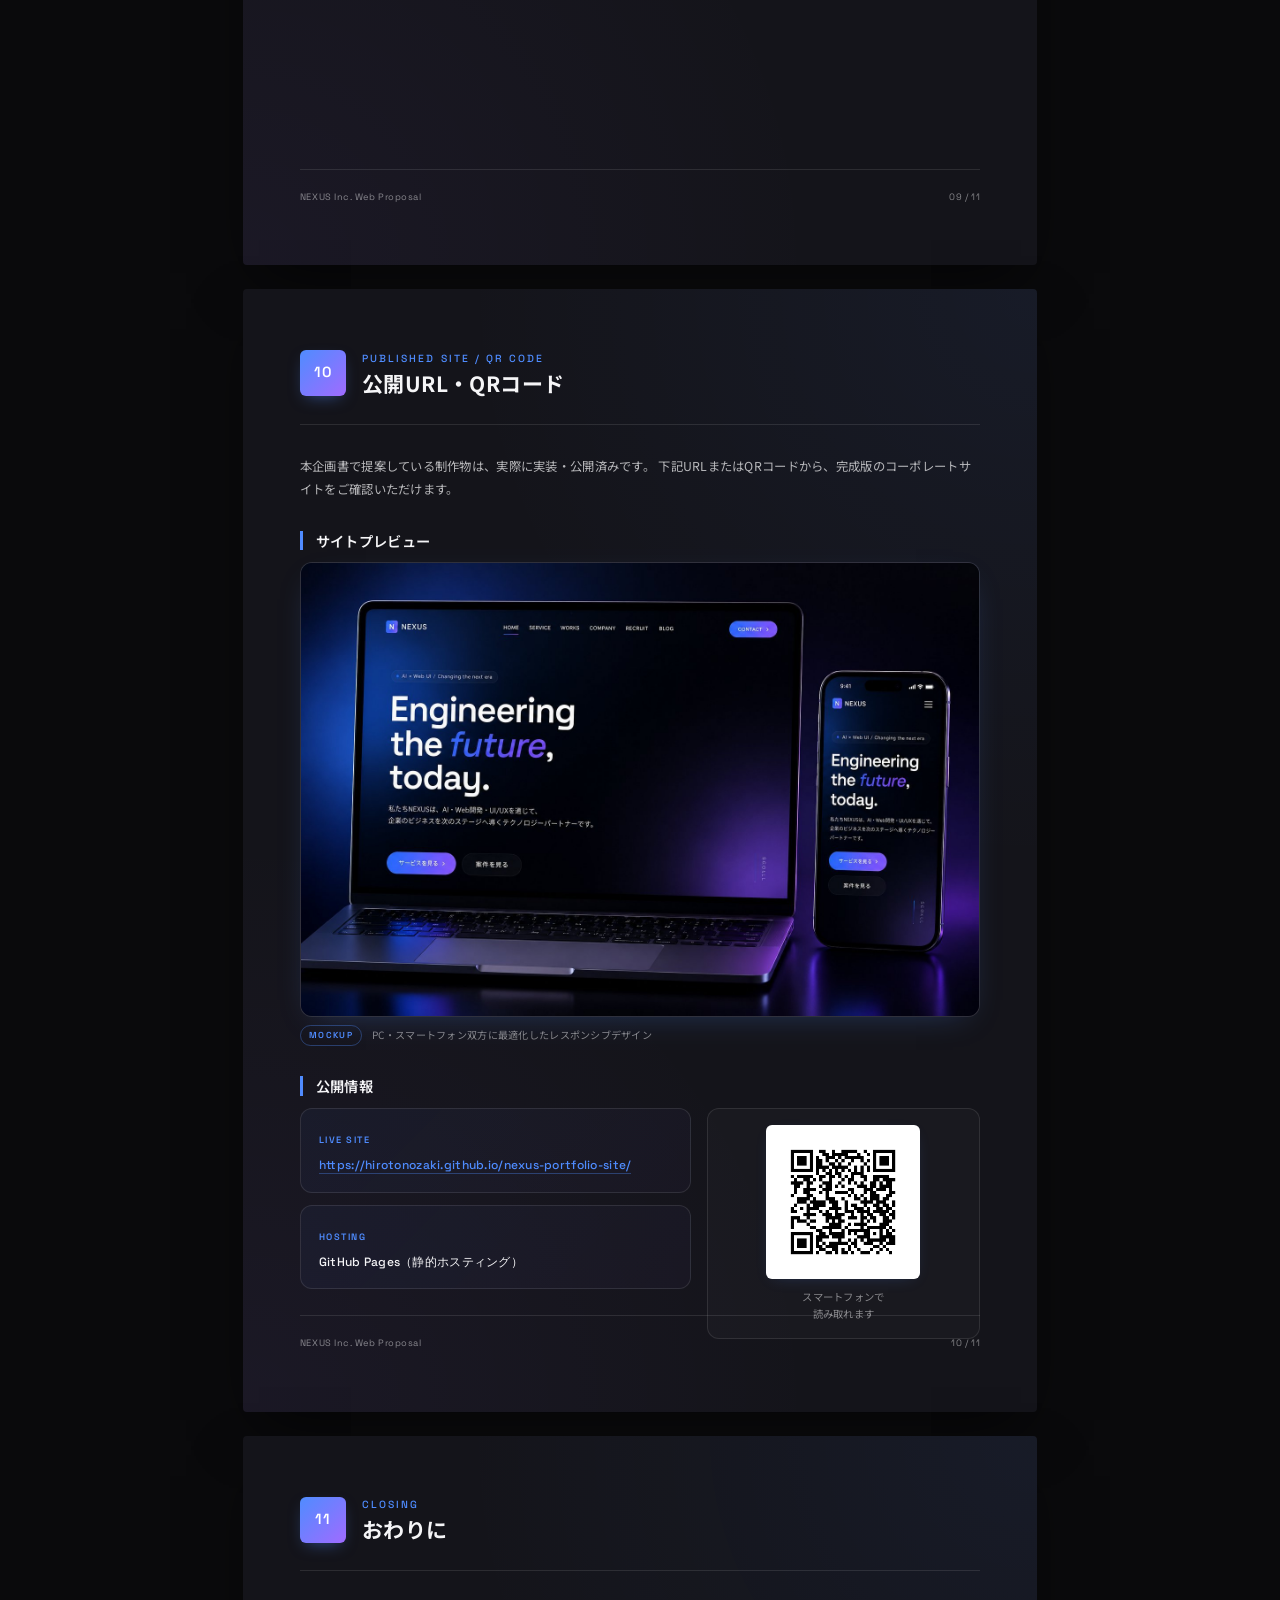
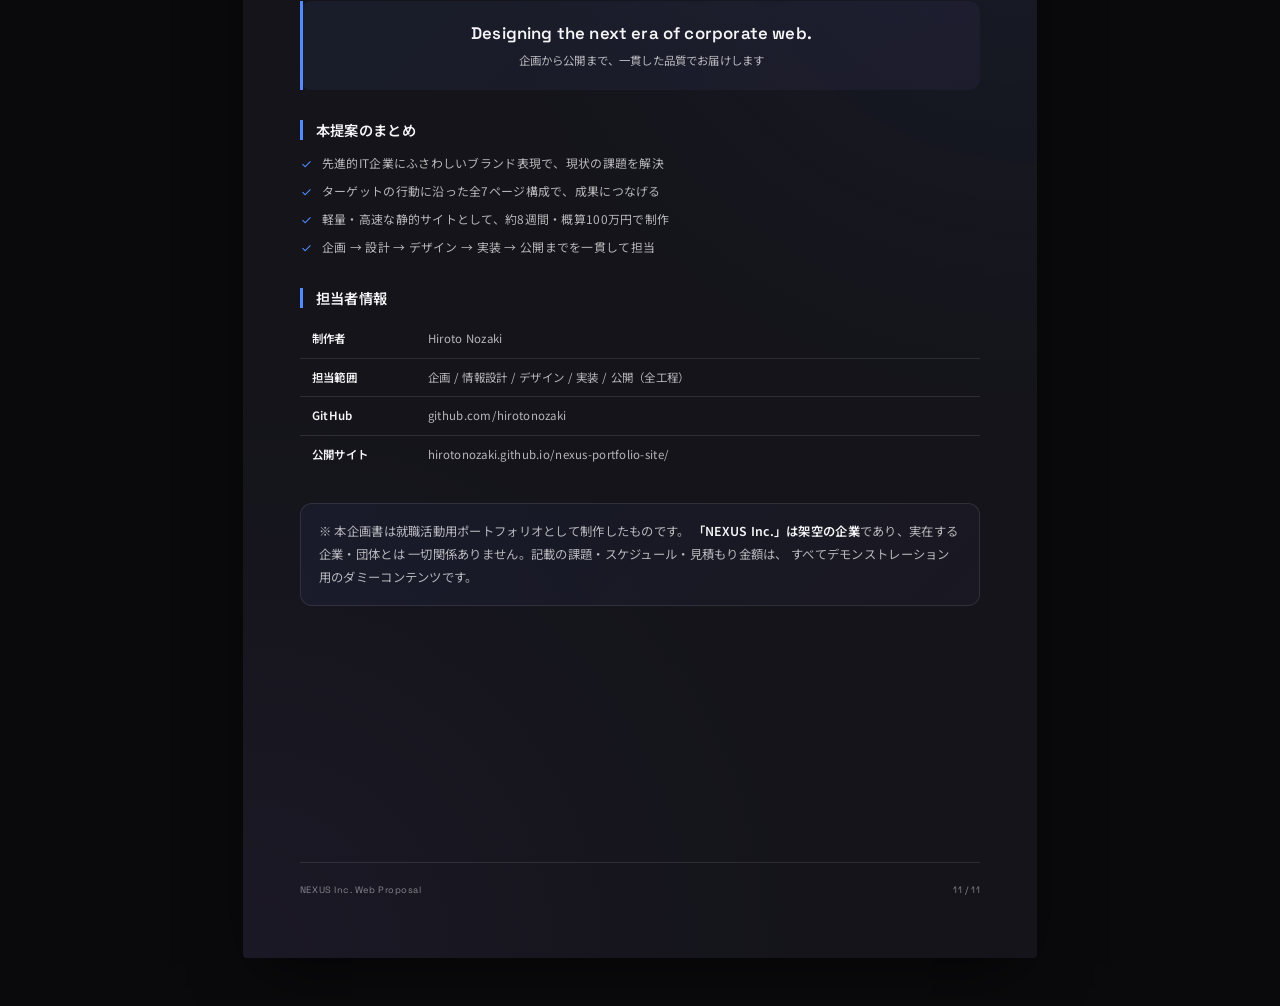
==== commit 599c3a11: "Update proposal.html" ====
--- a/proposal.html
+++ b/proposal.html
@@ -1,3 +1,4 @@
+
 <!DOCTYPE html>
 <html lang="ja">
 <head>
@@ -16,7 +17,7 @@
   <!-- Favicon -->
   <link rel="icon" type="image/svg+xml" href="data:image/svg+xml,%3Csvg xmlns='http://www.w3.org/2000/svg' viewBox='0 0 100 100'%3E%3Crect width='100' height='100' rx='20' fill='%230a0a0a'/%3E%3Ctext x='50' y='68' font-family='Arial' font-size='60' font-weight='800' fill='%234f8cff' text-anchor='middle'%3EN%3C/text%3E%3C/svg%3E" />
 
-  <link rel="stylesheet" href="proposal.css" />
+  <link rel="stylesheet" href="./css/proposal.css" />
 </head>
 <body>
 
--- a/css/proposal.css
+++ b/css/proposal.css
@@ -0,0 +1,1037 @@
+/* ============================================================
+   proposal.css — NEXUS Inc. Web制作 企画書スタイル
+   ------------------------------------------------------------
+   A4縦（210mm × 297mm）を1ページ単位で区切る構成。
+   ブラウザの印刷機能から proposal.pdf として出力可能。
+   ------------------------------------------------------------
+   1. CSS変数（NEXUSサイトと統一したデザイントークン）
+   2. リセット & ベース
+   3. ページ共通レイアウト
+   4. 表紙
+   5. ページヘッダー / ブロック
+   6. カード / テーブル / リスト
+   7. デザイン要素（パレット / プレビュー / QR / コード）
+   8. 印刷用スタイル
+============================================================ */
+
+/* ============================================================
+   1. CSS変数
+============================================================ */
+:root {
+  --color-bg: #0a0a0c;
+  --color-paper: #14141a;
+  --color-text: #f5f5f7;
+  --color-text-sub: rgba(245, 245, 247, 0.72);
+  --color-text-muted: rgba(245, 245, 247, 0.5);
+  --color-border: rgba(255, 255, 255, 0.1);
+  --color-border-strong: rgba(255, 255, 255, 0.18);
+
+  --color-accent: #4f8cff;
+  --color-accent-2: #a06bff;
+  --color-accent-soft: rgba(79, 140, 255, 0.12);
+  --gradient-accent: linear-gradient(135deg, #4f8cff 0%, #a06bff 100%);
+
+  --font-en: 'Space Grotesk', 'Inter', -apple-system, sans-serif;
+  --font-jp: 'Noto Sans JP', -apple-system, BlinkMacSystemFont, 'Hiragino Sans', sans-serif;
+
+  --radius-sm: 6px;
+  --radius-md: 12px;
+  --radius-lg: 20px;
+}
+
+/* ============================================================
+   2. リセット & ベース
+============================================================ */
+* {
+  margin: 0;
+  padding: 0;
+  box-sizing: border-box;
+}
+
+html {
+  font-size: 14px;
+  -webkit-font-smoothing: antialiased;
+  -moz-osx-font-smoothing: grayscale;
+}
+
+body {
+  font-family: var(--font-jp);
+  color: var(--color-text);
+  background-color: var(--color-bg);
+  line-height: 1.75;
+  letter-spacing: 0.02em;
+  font-weight: 400;
+}
+
+img {
+  display: block;
+  max-width: 100%;
+  height: auto;
+}
+
+ul,
+ol {
+  list-style: none;
+}
+
+a {
+  color: inherit;
+  text-decoration: none;
+}
+
+strong {
+  font-weight: 600;
+  color: var(--color-text);
+}
+
+em {
+  font-style: normal;
+  font-weight: 600;
+  color: var(--color-accent);
+}
+
+/* ============================================================
+   3. ページ共通レイアウト（A4縦：210mm × 297mm）
+============================================================ */
+@page {
+  size: A4 portrait;
+  margin: 0;
+}
+
+.page {
+  width: 210mm;
+  height: 297mm;
+  padding: 16mm 15mm;
+  margin: 0 auto;
+  background-color: var(--color-paper);
+  position: relative;
+  overflow: hidden;
+  page-break-after: always;
+  break-after: page;
+  display: flex;
+  flex-direction: column;
+}
+
+.page:last-child {
+  page-break-after: auto;
+  break-after: auto;
+}
+
+/* 画面表示時はページ間に余白 */
+@media screen {
+  body {
+    padding: 24px 0;
+  }
+  .page {
+    margin-bottom: 24px;
+    box-shadow: 0 24px 60px -16px rgba(0, 0, 0, 0.6);
+    border-radius: 4px;
+  }
+}
+
+/* 微細な背景演出 */
+.page::before {
+  content: '';
+  position: absolute;
+  inset: 0;
+  background:
+    radial-gradient(circle at 100% 0%, rgba(79, 140, 255, 0.06), transparent 42%),
+    radial-gradient(circle at 0% 100%, rgba(160, 107, 255, 0.05), transparent 42%);
+  pointer-events: none;
+  z-index: 0;
+}
+
+.page > * {
+  position: relative;
+  z-index: 1;
+}
+
+/* ページ本文を縦に伸ばし、フッターを末尾に固定 */
+.page__body {
+  flex: 1;
+  min-height: 0;
+}
+
+/* ============================================================
+   4. 表紙
+============================================================ */
+.cover {
+  background-color: var(--color-bg);
+  padding: 0;
+  justify-content: center;
+  align-items: center;
+  text-align: center;
+}
+
+.cover__bg {
+  position: absolute;
+  inset: 0;
+  overflow: hidden;
+  pointer-events: none;
+  z-index: 0;
+}
+
+.cover__glow {
+  position: absolute;
+  border-radius: 50%;
+  filter: blur(90px);
+  opacity: 0.5;
+}
+
+.cover__glow--1 {
+  width: 380px;
+  height: 380px;
+  background: var(--color-accent);
+  top: -120px;
+  right: -110px;
+}
+
+.cover__glow--2 {
+  width: 340px;
+  height: 340px;
+  background: var(--color-accent-2);
+  bottom: -110px;
+  left: -110px;
+}
+
+.cover__grid {
+  position: absolute;
+  inset: 0;
+  background-image: linear-gradient(rgba(255, 255, 255, 0.025) 1px, transparent 1px),
+    linear-gradient(90deg, rgba(255, 255, 255, 0.025) 1px, transparent 1px);
+  background-size: 48px 48px;
+  -webkit-mask-image: radial-gradient(ellipse at 50% 45%, #000 0%, transparent 72%);
+  mask-image: radial-gradient(ellipse at 50% 45%, #000 0%, transparent 72%);
+}
+
+.cover__content {
+  position: relative;
+  z-index: 2;
+  padding: 24mm 20mm;
+  width: 100%;
+  max-width: 180mm;
+}
+
+.cover__logo {
+  display: inline-flex;
+  align-items: center;
+  gap: 10px;
+  margin-bottom: 30mm;
+}
+
+.cover__logo-mark {
+  display: grid;
+  place-items: center;
+  width: 40px;
+  height: 40px;
+  font-family: var(--font-en);
+  font-size: 1.2rem;
+  font-weight: 800;
+  color: #fff;
+  background: var(--gradient-accent);
+  border-radius: 10px;
+}
+
+.cover__logo-text {
+  font-family: var(--font-en);
+  font-size: 1.4rem;
+  font-weight: 700;
+  letter-spacing: 0.08em;
+}
+
+.cover__label {
+  font-family: var(--font-en);
+  font-size: 0.76rem;
+  font-weight: 500;
+  letter-spacing: 0.36em;
+  color: var(--color-accent);
+  margin-bottom: 18px;
+  text-transform: uppercase;
+}
+
+.cover__title {
+  margin-bottom: 14mm;
+}
+
+.cover__title-en {
+  display: block;
+  font-family: var(--font-en);
+  font-size: 3.1rem;
+  font-weight: 700;
+  letter-spacing: -0.02em;
+  line-height: 1.08;
+  background: var(--gradient-accent);
+  -webkit-background-clip: text;
+  background-clip: text;
+  -webkit-text-fill-color: transparent;
+  color: transparent;
+  margin-bottom: 10px;
+}
+
+.cover__title-jp {
+  display: block;
+  font-family: var(--font-jp);
+  font-size: 1.35rem;
+  font-weight: 500;
+  letter-spacing: 0.04em;
+  color: var(--color-text-sub);
+}
+
+.cover__lead {
+  font-size: 0.95rem;
+  line-height: 1.95;
+  color: var(--color-text-sub);
+  margin-bottom: 12mm;
+}
+
+.cover__divider {
+  width: 56px;
+  height: 2px;
+  background: var(--gradient-accent);
+  margin: 0 auto 12mm;
+}
+
+.cover__meta {
+  display: grid;
+  gap: 0;
+  max-width: 340px;
+  margin: 0 auto 16mm;
+  text-align: left;
+}
+
+.cover__meta-row {
+  display: grid;
+  grid-template-columns: 96px 1fr;
+  align-items: baseline;
+  font-size: 0.84rem;
+  padding: 9px 0;
+  border-bottom: 1px solid var(--color-border);
+}
+
+.cover__meta-row dt {
+  font-family: var(--font-en);
+  font-size: 0.7rem;
+  font-weight: 500;
+  letter-spacing: 0.12em;
+  color: var(--color-text-muted);
+  text-transform: uppercase;
+}
+
+.cover__meta-row dd {
+  font-weight: 500;
+  color: var(--color-text);
+}
+
+.cover__notice {
+  font-size: 0.72rem;
+  color: var(--color-text-muted);
+  line-height: 1.7;
+  padding-top: 8mm;
+  border-top: 1px solid var(--color-border);
+}
+
+/* ============================================================
+   5. ページヘッダー / ブロック
+============================================================ */
+.page__header {
+  display: flex;
+  align-items: center;
+  gap: 16px;
+  padding-bottom: 7mm;
+  margin-bottom: 8mm;
+  border-bottom: 1px solid var(--color-border);
+}
+
+.page__num {
+  display: inline-grid;
+  place-items: center;
+  min-width: 46px;
+  height: 46px;
+  padding: 0 10px;
+  font-family: var(--font-en);
+  font-size: 1.05rem;
+  font-weight: 600;
+  letter-spacing: 0.04em;
+  background: var(--gradient-accent);
+  color: #fff;
+  border-radius: var(--radius-sm);
+  box-shadow: 0 6px 16px -6px rgba(79, 140, 255, 0.5);
+}
+
+.page__heading-group {
+  flex: 1;
+}
+
+.page__subtitle {
+  font-family: var(--font-en);
+  font-size: 0.74rem;
+  font-weight: 500;
+  letter-spacing: 0.2em;
+  color: var(--color-accent);
+  text-transform: uppercase;
+  margin-bottom: 2px;
+}
+
+.page__title {
+  font-family: var(--font-jp);
+  font-size: 1.5rem;
+  font-weight: 700;
+  letter-spacing: 0.02em;
+  line-height: 1.3;
+}
+
+.block {
+  margin-bottom: 8mm;
+}
+
+.block:last-child {
+  margin-bottom: 0;
+}
+
+/* 情報密度が高いページ向けに、余白・行間・paddingを少し広げる */
+.page--airy .block {
+  margin-bottom: 9.5mm;
+}
+
+.page--airy .block__heading {
+  margin-bottom: 14px;
+}
+
+.page--airy .block__body {
+  line-height: 1.95;
+}
+
+.page--airy .table th,
+.page--airy .table td {
+  padding: 11px 14px;
+}
+
+.page--airy .list li {
+  margin-bottom: 8px;
+}
+
+.block__heading {
+  font-family: var(--font-jp);
+  font-size: 1.02rem;
+  font-weight: 600;
+  margin-bottom: 12px;
+  padding-left: 13px;
+  border-left: 3px solid;
+  border-image: var(--gradient-accent) 1;
+  line-height: 1.4;
+}
+
+.block__body {
+  font-size: 0.88rem;
+  line-height: 1.85;
+  color: var(--color-text-sub);
+  margin-bottom: 10px;
+}
+
+.block__body:last-child {
+  margin-bottom: 0;
+}
+
+.block--summary {
+  padding: 16px 18px;
+  background: linear-gradient(135deg, rgba(79, 140, 255, 0.06), rgba(160, 107, 255, 0.04));
+  border: 1px solid var(--color-border);
+  border-radius: var(--radius-md);
+}
+
+/* ============================================================
+   6. カード / テーブル / リスト
+============================================================ */
+.cards {
+  display: grid;
+  gap: 12px;
+}
+
+.cards--2 {
+  grid-template-columns: repeat(2, 1fr);
+}
+
+.cards--3 {
+  grid-template-columns: repeat(3, 1fr);
+}
+
+.card {
+  position: relative;
+  padding: 14px 16px;
+  background: rgba(255, 255, 255, 0.025);
+  border: 1px solid var(--color-border);
+  border-radius: var(--radius-md);
+}
+
+.card--accent {
+  border-color: rgba(79, 140, 255, 0.25);
+  background: linear-gradient(135deg, rgba(79, 140, 255, 0.05), rgba(160, 107, 255, 0.03));
+}
+
+.card__num {
+  font-family: var(--font-en);
+  font-size: 0.72rem;
+  font-weight: 600;
+  letter-spacing: 0.06em;
+  color: var(--color-accent);
+}
+
+.card__label {
+  display: inline-block;
+  font-family: var(--font-en);
+  font-size: 0.66rem;
+  font-weight: 500;
+  letter-spacing: 0.14em;
+  color: var(--color-accent);
+  text-transform: uppercase;
+  margin-bottom: 6px;
+}
+
+.card__title {
+  font-size: 0.94rem;
+  font-weight: 600;
+  margin: 4px 0 6px;
+  line-height: 1.4;
+}
+
+.card__body {
+  font-size: 0.8rem;
+  line-height: 1.7;
+  color: var(--color-text-sub);
+}
+
+/* テーブル */
+.table {
+  width: 100%;
+  border-collapse: collapse;
+  font-size: 0.82rem;
+}
+
+.table th,
+.table td {
+  padding: 9px 12px;
+  text-align: left;
+  vertical-align: top;
+  line-height: 1.7;
+  border-bottom: 1px solid var(--color-border);
+}
+
+.table thead th {
+  font-family: var(--font-en);
+  font-size: 0.7rem;
+  font-weight: 600;
+  letter-spacing: 0.1em;
+  color: var(--color-accent);
+  background: rgba(79, 140, 255, 0.06);
+  text-transform: uppercase;
+  border-bottom: 1px solid var(--color-border-strong);
+}
+
+.table td {
+  color: var(--color-text-sub);
+}
+
+.table th[scope='row'] {
+  font-family: var(--font-jp);
+  font-weight: 600;
+  color: var(--color-text);
+  white-space: nowrap;
+  width: 116px;
+}
+
+.table td strong {
+  color: var(--color-text);
+}
+
+.table tbody tr:last-child th,
+.table tbody tr:last-child td {
+  border-bottom: none;
+}
+
+.table--center td,
+.table--center th {
+  text-align: center;
+}
+
+.table--center th[scope='row'] {
+  text-align: left;
+}
+
+/* リスト */
+.list {
+  font-size: 0.85rem;
+  line-height: 1.85;
+  color: var(--color-text-sub);
+}
+
+.list li {
+  position: relative;
+  padding-left: 22px;
+  margin-bottom: 6px;
+}
+
+.list li:last-child {
+  margin-bottom: 0;
+}
+
+.list--check li::before {
+  content: '';
+  position: absolute;
+  left: 0;
+  top: 0.55em;
+  width: 13px;
+  height: 13px;
+  background: var(--color-accent);
+  -webkit-mask-image: url("data:image/svg+xml;utf8,<svg xmlns='http://www.w3.org/2000/svg' viewBox='0 0 24 24'><path fill='black' d='M9.55 17.55 4 12l1.4-1.4 4.15 4.15 9.05-9.05L20 7.1z'/></svg>");
+  mask-image: url("data:image/svg+xml;utf8,<svg xmlns='http://www.w3.org/2000/svg' viewBox='0 0 24 24'><path fill='black' d='M9.55 17.55 4 12l1.4-1.4 4.15 4.15 9.05-9.05L20 7.1z'/></svg>");
+  -webkit-mask-size: contain;
+  mask-size: contain;
+  -webkit-mask-repeat: no-repeat;
+  mask-repeat: no-repeat;
+}
+
+.list--dot li::before {
+  content: '';
+  position: absolute;
+  left: 4px;
+  top: 0.78em;
+  width: 5px;
+  height: 5px;
+  border-radius: 50%;
+  background: var(--color-accent);
+}
+
+/* 2カラムでコンパクトに並べるリスト（情報密度の調整用） */
+.list--compact-2col {
+  display: grid;
+  grid-template-columns: 1fr 1fr;
+  gap: 4px 24px;
+}
+
+.list--compact-2col li {
+  margin-bottom: 0;
+}
+
+/* 2カラム配置 */
+.cols-2 {
+  display: grid;
+  grid-template-columns: 1fr 1fr;
+  gap: 14px;
+  align-items: start;
+}
+
+/* ============================================================
+   7. デザイン要素
+============================================================ */
+
+/* コンセプトの引用ブロック */
+.concept {
+  padding: 20px 28px;
+  background: linear-gradient(135deg, rgba(79, 140, 255, 0.07), rgba(160, 107, 255, 0.05));
+  border-radius: var(--radius-md);
+  border-left: 3px solid;
+  border-image: var(--gradient-accent) 1;
+  text-align: center;
+}
+
+.concept__text {
+  font-family: var(--font-en);
+  font-size: 1.2rem;
+  font-weight: 600;
+  line-height: 1.5;
+  letter-spacing: 0.01em;
+  color: var(--color-text);
+}
+
+.concept__sub {
+  display: block;
+  margin-top: 6px;
+  font-family: var(--font-jp);
+  font-size: 0.82rem;
+  font-weight: 400;
+  color: var(--color-text-sub);
+}
+
+/* カラーパレット */
+.palette {
+  display: grid;
+  grid-template-columns: repeat(4, 1fr);
+  gap: 10px;
+}
+
+.swatch {
+  padding: 10px;
+  background: rgba(255, 255, 255, 0.025);
+  border: 1px solid var(--color-border);
+  border-radius: var(--radius-sm);
+  text-align: center;
+}
+
+.swatch__chip {
+  display: block;
+  width: 100%;
+  height: 44px;
+  border-radius: 4px;
+  margin-bottom: 8px;
+  border: 1px solid var(--color-border);
+}
+
+.swatch__name {
+  display: block;
+  font-size: 0.7rem;
+  font-weight: 500;
+  color: var(--color-text-sub);
+  margin-bottom: 2px;
+}
+
+.swatch__hex {
+  display: block;
+  font-family: var(--font-en);
+  font-size: 0.7rem;
+  font-weight: 600;
+  letter-spacing: 0.04em;
+  color: var(--color-accent);
+}
+
+/* タイポグラフィ見本 */
+.type-sample {
+  display: flex;
+  flex-direction: column;
+  gap: 8px;
+}
+
+.type-sample__row {
+  padding: 10px 14px;
+  background: rgba(255, 255, 255, 0.025);
+  border: 1px solid var(--color-border);
+  border-radius: var(--radius-sm);
+}
+
+.type-sample__label {
+  font-family: var(--font-en);
+  font-size: 0.64rem;
+  font-weight: 600;
+  letter-spacing: 0.1em;
+  color: var(--color-accent);
+  text-transform: uppercase;
+}
+
+.type-sample__en {
+  font-family: var(--font-en);
+  font-size: 1.5rem;
+  font-weight: 600;
+}
+
+.type-sample__jp {
+  font-family: var(--font-jp);
+  font-size: 1.15rem;
+  font-weight: 500;
+}
+
+/* Worksカード UIイメージ（実際の制作実績カードを再現） */
+.work-cards {
+  display: grid;
+  grid-template-columns: 1fr 1fr;
+  gap: 12px;
+}
+
+.work-card {
+  border: 1px solid var(--color-border);
+  border-radius: var(--radius-md);
+  overflow: hidden;
+  background: rgba(255, 255, 255, 0.025);
+}
+
+.work-card__thumb {
+  height: 70px;
+  position: relative;
+  display: flex;
+  align-items: center;
+  justify-content: center;
+}
+
+.work-card__thumb--ai {
+  background: linear-gradient(135deg, #1d2b56 0%, #3a2c6b 100%);
+}
+
+.work-card__thumb--corp {
+  background: linear-gradient(135deg, #14233f 0%, #2a3550 100%);
+}
+
+.work-card__thumb-mark {
+  font-family: var(--font-en);
+  font-size: 0.66rem;
+  font-weight: 600;
+  letter-spacing: 0.16em;
+  color: rgba(255, 255, 255, 0.85);
+  padding: 4px 12px;
+  border: 1px solid rgba(255, 255, 255, 0.28);
+  border-radius: 999px;
+}
+
+.work-card__body {
+  padding: 11px 13px;
+}
+
+.work-card__tag {
+  display: inline-block;
+  font-family: var(--font-en);
+  font-size: 0.6rem;
+  font-weight: 600;
+  letter-spacing: 0.1em;
+  text-transform: uppercase;
+  color: var(--color-accent);
+  margin-bottom: 5px;
+}
+
+.work-card__title {
+  font-size: 0.84rem;
+  font-weight: 600;
+  line-height: 1.4;
+  margin-bottom: 4px;
+}
+
+.work-card__desc {
+  font-size: 0.74rem;
+  line-height: 1.6;
+  color: var(--color-text-sub);
+}
+
+/* コードブロック */
+.code {
+  display: block;
+  padding: 13px 16px;
+  font-family: 'Space Grotesk', 'Menlo', monospace;
+  font-size: 0.72rem;
+  line-height: 1.7;
+  color: var(--color-text-sub);
+  background: rgba(0, 0, 0, 0.3);
+  border: 1px solid var(--color-border);
+  border-radius: var(--radius-sm);
+  white-space: pre-wrap;
+  word-break: break-all;
+}
+
+/* サイトプレビュー */
+.preview {
+  border-radius: var(--radius-md);
+  overflow: hidden;
+  border: 1px solid var(--color-border);
+  background: linear-gradient(135deg, rgba(79, 140, 255, 0.06), rgba(160, 107, 255, 0.04));
+  box-shadow: 0 10px 32px -16px rgba(79, 140, 255, 0.35);
+}
+
+.preview img {
+  width: 100%;
+  height: auto;
+  display: block;
+}
+
+.preview-caption {
+  display: flex;
+  align-items: center;
+  gap: 10px;
+  margin-top: 8px;
+  font-size: 0.72rem;
+  color: var(--color-text-muted);
+}
+
+.preview-caption__tag {
+  font-family: var(--font-en);
+  font-size: 0.62rem;
+  font-weight: 600;
+  letter-spacing: 0.16em;
+  color: var(--color-accent);
+  padding: 2px 8px;
+  border: 1px solid rgba(79, 140, 255, 0.35);
+  border-radius: 999px;
+  white-space: nowrap;
+}
+
+/* 公開URL / QR */
+.publish-grid {
+  display: grid;
+  grid-template-columns: 1fr 0.7fr;
+  gap: 16px;
+  align-items: stretch;
+}
+
+.url-card {
+  padding: 16px 18px;
+  background: linear-gradient(135deg, rgba(79, 140, 255, 0.05), rgba(160, 107, 255, 0.03));
+  border: 1px solid var(--color-border);
+  border-radius: var(--radius-md);
+  margin-bottom: 12px;
+}
+
+.url-card:last-child {
+  margin-bottom: 0;
+}
+
+.url-card__label {
+  display: inline-block;
+  font-family: var(--font-en);
+  font-size: 0.66rem;
+  font-weight: 600;
+  letter-spacing: 0.16em;
+  color: var(--color-accent);
+  text-transform: uppercase;
+  margin-bottom: 8px;
+}
+
+.url-card__value {
+  font-family: var(--font-en);
+  font-size: 0.86rem;
+  font-weight: 500;
+  color: var(--color-text);
+  word-break: break-all;
+  line-height: 1.6;
+}
+
+.url-card__value a {
+  color: var(--color-accent);
+  border-bottom: 1px solid rgba(79, 140, 255, 0.35);
+}
+
+.qr-box {
+  display: flex;
+  flex-direction: column;
+  align-items: center;
+  justify-content: center;
+  text-align: center;
+  padding: 16px;
+  background: rgba(255, 255, 255, 0.025);
+  border: 1px solid var(--color-border);
+  border-radius: var(--radius-md);
+}
+
+.qr-box__frame {
+  padding: 12px;
+  background: #ffffff;
+  border-radius: var(--radius-sm);
+  box-shadow: 0 4px 16px -8px rgba(79, 140, 255, 0.3);
+  margin-bottom: 10px;
+}
+
+.qr-box__frame img {
+  width: 130px;
+  height: 130px;
+}
+
+.qr-box__caption {
+  font-size: 0.74rem;
+  color: var(--color-text-muted);
+  line-height: 1.6;
+}
+
+/* ページフッター */
+.page__footer {
+  margin-top: 7mm;
+  padding-top: 5mm;
+  border-top: 1px solid var(--color-border);
+  display: flex;
+  justify-content: space-between;
+  align-items: center;
+  font-family: var(--font-en);
+  font-size: 0.66rem;
+  color: var(--color-text-muted);
+  letter-spacing: 0.06em;
+}
+
+/* ============================================================
+   8. 印刷用スタイル
+   ------------------------------------------------------------
+   黒背景のままだとインク消費が大きいため、本文ページは紙向け
+   配色に切り替える。CSS変数を再定義して一括変更。
+   表紙だけは世界観優先で黒背景を維持。
+============================================================ */
+@media print {
+  :root {
+    --color-paper: #ffffff;
+    --color-text: #1a1a1f;
+    --color-text-sub: #3a3a45;
+    --color-text-muted: #6a6a78;
+    --color-border: rgba(0, 0, 0, 0.1);
+    --color-border-strong: rgba(0, 0, 0, 0.18);
+    --color-accent-soft: rgba(79, 140, 255, 0.08);
+  }
+
+  body {
+    padding: 0;
+    background: #ffffff;
+    -webkit-print-color-adjust: exact;
+    print-color-adjust: exact;
+  }
+
+  .page {
+    margin: 0;
+    box-shadow: none;
+    border-radius: 0;
+    page-break-after: always;
+    page-break-inside: avoid;
+  }
+
+  .page::before {
+    background:
+      radial-gradient(circle at 100% 0%, rgba(79, 140, 255, 0.05), transparent 38%),
+      radial-gradient(circle at 0% 100%, rgba(160, 107, 255, 0.04), transparent 38%);
+  }
+
+  .card,
+  .swatch,
+  .type-sample__row,
+  .qr-box {
+    background: rgba(79, 140, 255, 0.025);
+    border-color: rgba(0, 0, 0, 0.08);
+  }
+
+  .card--accent,
+  .block--summary,
+  .concept,
+  .url-card {
+    background: linear-gradient(135deg, rgba(79, 140, 255, 0.06), rgba(160, 107, 255, 0.04));
+    border-color: rgba(79, 140, 255, 0.18);
+  }
+
+  .table thead th {
+    background: rgba(79, 140, 255, 0.07);
+    color: var(--color-accent);
+  }
+
+  .code {
+    background: #f4f4f7;
+    color: #2a2a35;
+    border-color: rgba(0, 0, 0, 0.08);
+  }
+
+  .preview {
+    background: #ffffff;
+    border-color: rgba(0, 0, 0, 0.12);
+    box-shadow: 0 2px 8px -4px rgba(0, 0, 0, 0.25);
+  }
+
+  /* 表紙は黒背景を維持 */
+  .cover {
+    background-color: #0a0a0c;
+    --color-text: #f5f5f7;
+    --color-text-sub: rgba(245, 245, 247, 0.72);
+    --color-text-muted: rgba(245, 245, 247, 0.5);
+    --color-border: rgba(255, 255, 255, 0.1);
+  }
+
+  /* PDF出力時、グラデーション文字が消えるのを防ぐフォールバック。
+     background-clip:text が効かない環境でも必ず色が出るようにする */
+  .cover__title-en {
+    -webkit-text-fill-color: #6f9dff;
+    color: #6f9dff;
+    background: none;
+  }
+
+  thead {
+    display: table-header-group;
+  }
+
+  tr {
+    page-break-inside: avoid;
+  }
+}
